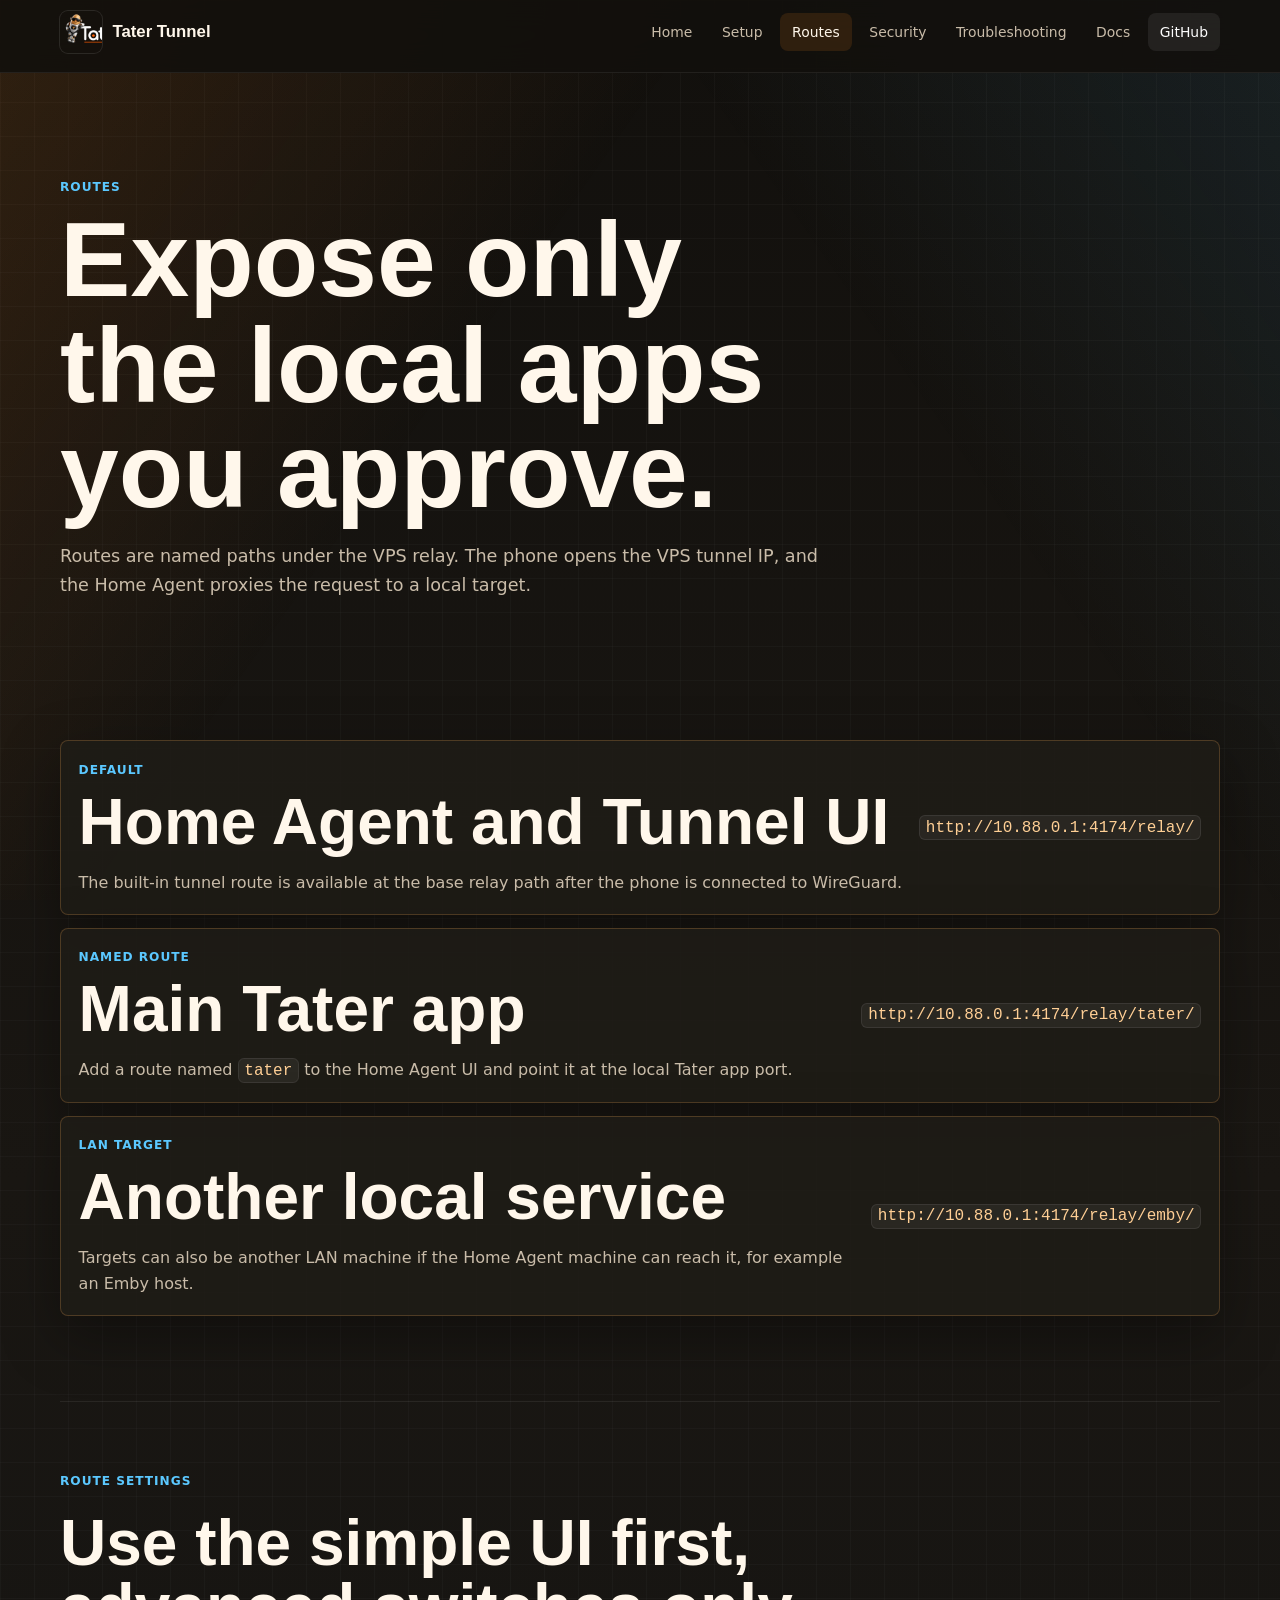
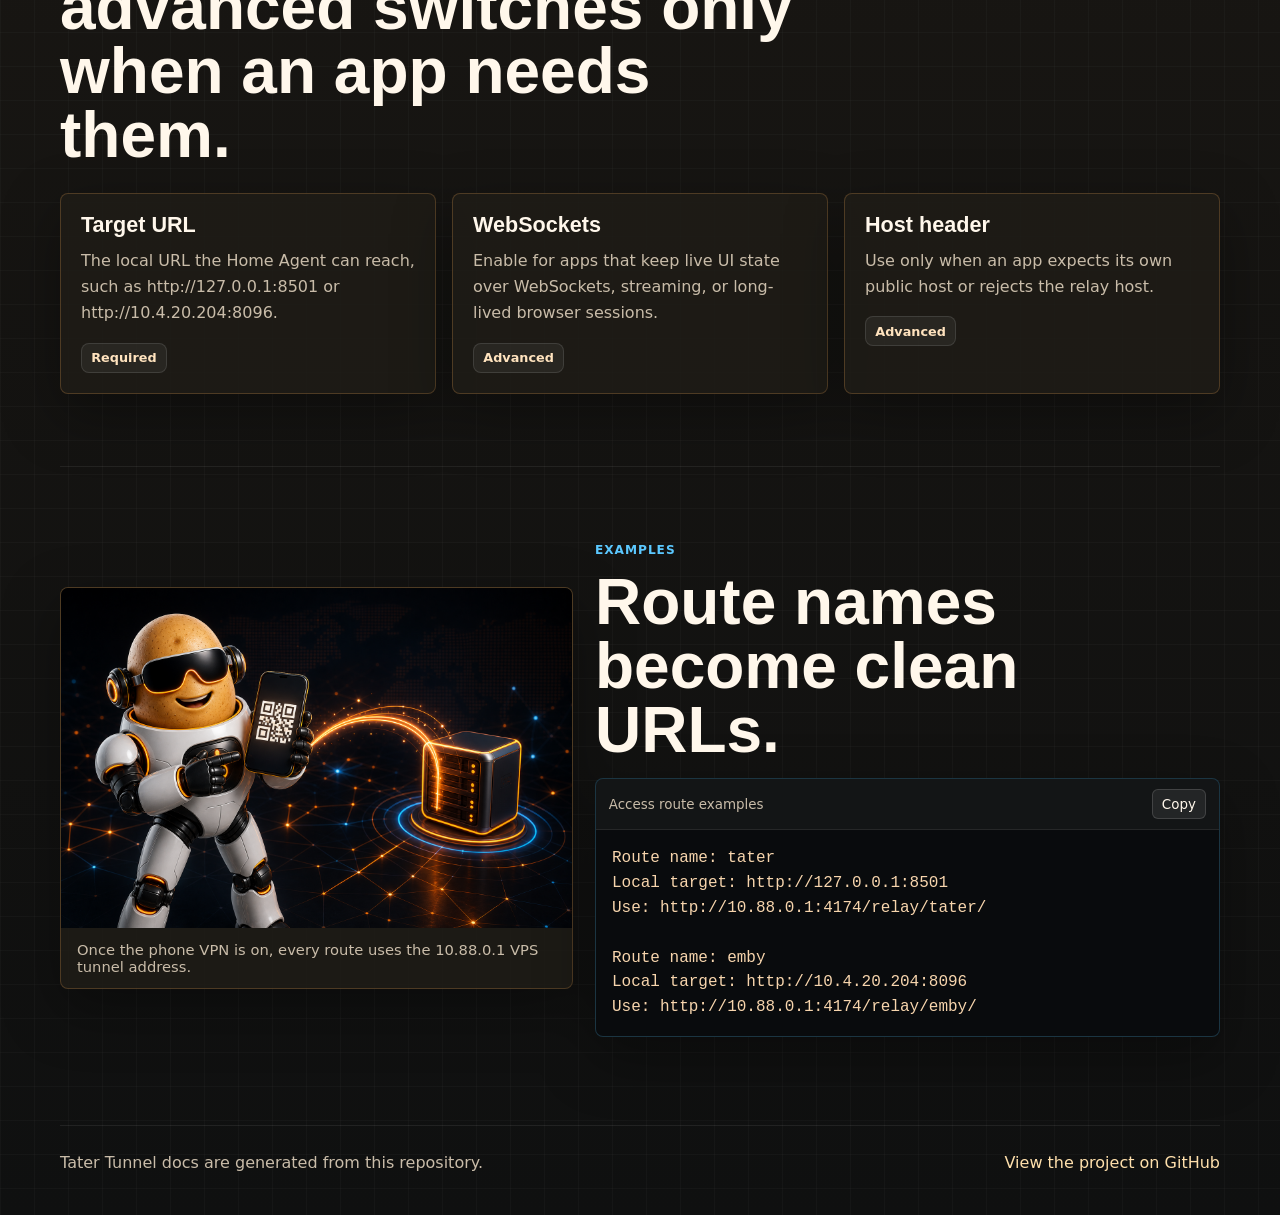
==== public_html/routes/index.html @ d54e87cc "Initial Tater Tunnel website" ====
<!DOCTYPE html>
        <html lang="en">
        <head>
          <meta charset="utf-8">
          <meta name="viewport" content="width=device-width, initial-scale=1">
          <meta name="description" content="Add and test approved Tater Tunnel relay routes from the Home Agent UI.">
          <title>Tater Tunnel | Routes</title>
          <link rel="stylesheet" href="../assets/site.css">
          <script src="../assets/site.js" defer></script>
        </head>
        <body data-page="routes">
          <header class="site-header">
            <a class="brand" href="../index.html" aria-label="Tater Tunnel home">
              <img src="../assets/images/tater-logo-primary.png" alt="Tater logo">
              <span>Tater Tunnel</span>
            </a>
            <button class="nav-toggle" type="button" aria-expanded="false" aria-controls="site-nav">Menu</button>
            <nav class="site-nav" id="site-nav">
              <a class="nav-link" href="../index.html">Home</a>
<a class="nav-link" href="../setup/index.html">Setup</a>
<a class="nav-link is-active" href="../routes/index.html">Routes</a>
<a class="nav-link" href="../security/index.html">Security</a>
<a class="nav-link" href="../troubleshooting/index.html">Troubleshooting</a>
<a class="nav-link" href="../wiki/index.html">Docs</a>
<a class="nav-link nav-link-github" href="https://github.com/TaterTotterson/Tater_Tunnel" target="_blank" rel="noreferrer">GitHub</a>
            </nav>
          </header>
          <main>

    <section class="sub-hero">
      <span class="eyebrow">Routes</span>
      <h1>Expose only the local apps you approve.</h1>
      <p>Routes are named paths under the VPS relay. The phone opens the VPS tunnel IP, and the Home Agent proxies the request to a local target.</p>
    </section>

    <section class="section">
      <div class="route-example">
        <div>
          <span class="eyebrow">Default</span>
          <h2>Home Agent and Tunnel UI</h2>
          <p>The built-in tunnel route is available at the base relay path after the phone is connected to WireGuard.</p>
        </div>
        <code>http://10.88.0.1:4174/relay/</code>
      </div>
      <div class="route-example">
        <div>
          <span class="eyebrow">Named route</span>
          <h2>Main Tater app</h2>
          <p>Add a route named <code>tater</code> to the Home Agent UI and point it at the local Tater app port.</p>
        </div>
        <code>http://10.88.0.1:4174/relay/tater/</code>
      </div>
      <div class="route-example">
        <div>
          <span class="eyebrow">LAN target</span>
          <h2>Another local service</h2>
          <p>Targets can also be another LAN machine if the Home Agent machine can reach it, for example an Emby host.</p>
        </div>
        <code>http://10.88.0.1:4174/relay/emby/</code>
      </div>
    </section>

    <section class="section">
      <div class="section-head">
        <span class="eyebrow">Route settings</span>
        <h2>Use the simple UI first, advanced switches only when an app needs them.</h2>
      </div>
      <div class="grid grid-3">
        <article class="info-card">
  <h3>Target URL</h3>
  <p>The local URL the Home Agent can reach, such as http://127.0.0.1:8501 or http://10.4.20.204:8096.</p>
  <div class="chip-row"><span class="chip">Required</span></div>
</article>

        <article class="info-card">
  <h3>WebSockets</h3>
  <p>Enable for apps that keep live UI state over WebSockets, streaming, or long-lived browser sessions.</p>
  <div class="chip-row"><span class="chip">Advanced</span></div>
</article>

        <article class="info-card">
  <h3>Host header</h3>
  <p>Use only when an app expects its own public host or rejects the relay host.</p>
  <div class="chip-row"><span class="chip">Advanced</span></div>
</article>

      </div>
    </section>

    <section class="section split-section split-section-reverse">
      <figure class="image-panel">
  <img src="../assets/images/tater-mobile-qr.png" alt="Tater mascot with mobile QR setup">
  <figcaption>Once the phone VPN is on, every route uses the 10.88.0.1 VPS tunnel address.</figcaption>
</figure>

      <div class="split-copy">
        <span class="eyebrow">Examples</span>
        <h2>Route names become clean URLs.</h2>
                <div class="command-box">
          <div class="command-head">
            <span>Access route examples</span>
            <button type="button" data-copy-code>Copy</button>
          </div>
          <pre><code>Route name: tater
Local target: http://127.0.0.1:8501
Use: http://10.88.0.1:4174/relay/tater/

Route name: emby
Local target: http://10.4.20.204:8096
Use: http://10.88.0.1:4174/relay/emby/</code></pre>
        </div>

      </div>
    </section>

          </main>
          <footer class="site-footer">
            <p>Tater Tunnel docs are generated from this repository.</p>
            <p><a href="https://github.com/TaterTotterson/Tater_Tunnel" target="_blank" rel="noreferrer">View the project on GitHub</a></p>
          </footer>
        </body>
        </html>
---- public_html/assets/site.css ----
:root {
  --bg: #12100d;
  --bg-2: #1a1713;
  --surface: rgba(31, 28, 23, 0.86);
  --surface-strong: rgba(38, 34, 28, 0.96);
  --border: rgba(255, 171, 88, 0.22);
  --text: #fff7eb;
  --muted: #c9bca9;
  --muted-2: #9d9487;
  --accent: #ff8a24;
  --accent-2: #5bc8ff;
  --cream: #ffe0ac;
  --shadow: 0 20px 58px rgba(0, 0, 0, 0.34);
  --content: min(1160px, calc(100vw - 32px));
  --font-body: "Avenir Next", "Segoe UI", system-ui, sans-serif;
  --font-head: "Avenir Next Condensed", "Franklin Gothic Medium", "Segoe UI", sans-serif;
}

* {
  box-sizing: border-box;
}

html {
  scroll-behavior: smooth;
}

body {
  margin: 0;
  min-height: 100vh;
  color: var(--text);
  font-family: var(--font-body);
  background:
    linear-gradient(rgba(255, 255, 255, 0.025) 1px, transparent 1px),
    linear-gradient(90deg, rgba(255, 255, 255, 0.025) 1px, transparent 1px),
    linear-gradient(180deg, #12100d 0%, #1a1713 42%, #0f1010 100%);
  background-size: 34px 34px, 34px 34px, auto;
}

body::before {
  content: "";
  position: fixed;
  inset: 0;
  pointer-events: none;
  background:
    linear-gradient(125deg, rgba(255, 138, 36, 0.13), transparent 38%),
    linear-gradient(235deg, rgba(91, 200, 255, 0.09), transparent 34%);
}

a {
  color: inherit;
  text-decoration: none;
}

img {
  display: block;
  max-width: 100%;
}

code,
pre {
  font-family: "SFMono-Regular", "Menlo", "Consolas", monospace;
}

code:not(pre code) {
  padding: 0.16rem 0.36rem;
  border: 1px solid rgba(255, 255, 255, 0.08);
  border-radius: 6px;
  color: #ffcf95;
  background: rgba(255, 255, 255, 0.055);
}

.site-header {
  position: sticky;
  top: 0;
  z-index: 20;
  display: flex;
  align-items: center;
  gap: 1rem;
  width: var(--content);
  margin: 0 auto;
  padding: 0.7rem 0;
}

.site-header::before {
  content: "";
  position: fixed;
  top: 0;
  left: 0;
  right: 0;
  height: 72px;
  z-index: -1;
  background: rgba(18, 16, 13, 0.9);
  border-bottom: 1px solid rgba(255, 255, 255, 0.07);
  backdrop-filter: blur(16px);
}

.brand {
  display: inline-flex;
  align-items: center;
  gap: 0.65rem;
  min-width: max-content;
  font-weight: 800;
}

.brand img {
  width: 42px;
  height: 42px;
  border-radius: 8px;
  object-fit: cover;
  object-position: left center;
  box-shadow: 0 0 0 1px rgba(255, 255, 255, 0.1);
}

.brand span {
  font-family: var(--font-head);
  font-size: 1.05rem;
  letter-spacing: 0;
}

.site-nav {
  display: flex;
  justify-content: flex-end;
  align-items: center;
  flex: 1 1 auto;
  gap: 0.35rem;
}

.nav-link {
  display: inline-flex;
  align-items: center;
  justify-content: center;
  min-height: 38px;
  padding: 0.55rem 0.75rem;
  border-radius: 8px;
  color: var(--muted);
  font-size: 0.87rem;
}

.nav-link:hover,
.nav-link.is-active {
  color: var(--text);
  background: rgba(255, 138, 36, 0.13);
}

.nav-link-github {
  color: #fdfdfd;
  background: rgba(255, 255, 255, 0.075);
}

.nav-toggle {
  display: none;
  min-height: 38px;
  padding: 0.5rem 0.8rem;
  border: 1px solid rgba(255, 255, 255, 0.12);
  border-radius: 8px;
  color: var(--text);
  background: rgba(255, 255, 255, 0.06);
  font: inherit;
}

main {
  position: relative;
  z-index: 1;
}

.hero {
  position: relative;
  isolation: isolate;
  display: grid;
  align-items: end;
  min-height: min(740px, 74vh);
  margin-top: -66px;
  padding: 9rem max(16px, calc((100vw - 1160px) / 2)) 3.5rem;
  overflow: hidden;
  background: #12100d;
}

.hero::before {
  content: "";
  position: absolute;
  inset: 0;
  z-index: -1;
  background:
    linear-gradient(90deg, rgba(12, 11, 9, 0.96) 0%, rgba(12, 11, 9, 0.78) 36%, rgba(12, 11, 9, 0.3) 72%),
    linear-gradient(0deg, rgba(18, 16, 13, 1) 0%, rgba(18, 16, 13, 0.18) 28%);
}

.hero-bg {
  position: absolute;
  inset: 0;
  z-index: -2;
  width: 100%;
  height: 100%;
  object-fit: cover;
  object-position: center;
}

.hero-copy {
  width: min(650px, 100%);
}

.eyebrow {
  display: inline-flex;
  margin-bottom: 0.8rem;
  color: var(--accent-2);
  font-size: 0.76rem;
  font-weight: 800;
  letter-spacing: 0.08em;
  text-transform: uppercase;
}

h1,
h2,
h3 {
  margin: 0;
  font-family: var(--font-head);
  letter-spacing: 0;
  line-height: 1;
}

h1 {
  max-width: 12ch;
  font-size: clamp(4rem, 13vw, 8.5rem);
}

h2 {
  font-size: clamp(2rem, 5vw, 4rem);
}

h3 {
  font-size: 1.35rem;
}

p {
  color: var(--muted);
  line-height: 1.65;
}

.hero-copy p {
  max-width: 660px;
  margin: 1rem 0 0;
  color: #f5dfc5;
  font-size: clamp(1.08rem, 2vw, 1.28rem);
}

.hero-actions,
.action-row {
  display: flex;
  flex-wrap: wrap;
  gap: 0.7rem;
  margin-top: 1.45rem;
}

.button {
  display: inline-flex;
  align-items: center;
  justify-content: center;
  min-height: 44px;
  padding: 0.72rem 1rem;
  border-radius: 8px;
  color: #1b130a;
  font-weight: 800;
  background: linear-gradient(180deg, #ffb65c, #ff8422);
  box-shadow: 0 14px 30px rgba(255, 133, 34, 0.24);
}

.button-secondary {
  color: var(--text);
  background: rgba(255, 255, 255, 0.08);
  box-shadow: inset 0 0 0 1px rgba(255, 255, 255, 0.12);
}

.hero-facts {
  display: flex;
  flex-wrap: wrap;
  gap: 0.65rem;
  margin-top: 1.4rem;
}

.hero-facts span,
.chip {
  display: inline-flex;
  align-items: center;
  min-height: 30px;
  padding: 0.38rem 0.58rem;
  border: 1px solid rgba(255, 255, 255, 0.11);
  border-radius: 8px;
  color: #ffe3be;
  background: rgba(255, 255, 255, 0.055);
  font-size: 0.8rem;
  font-weight: 700;
}

.section,
.sub-hero {
  width: var(--content);
  margin: 0 auto;
}

.section {
  padding: 4.5rem 0;
}

.section + .section {
  border-top: 1px solid rgba(255, 255, 255, 0.07);
}

.section-head {
  display: grid;
  gap: 0.65rem;
  max-width: 760px;
  margin-bottom: 1.6rem;
}

.section-head p {
  margin: 0;
  font-size: 1.03rem;
}

.sub-hero {
  padding: 7rem 0 3.2rem;
}

.sub-hero h1 {
  max-width: 780px;
  font-size: clamp(3rem, 10vw, 6.6rem);
}

.sub-hero p {
  max-width: 760px;
  font-size: 1.1rem;
}

.grid {
  display: grid;
  gap: 1rem;
}

.grid-2 {
  grid-template-columns: repeat(2, minmax(0, 1fr));
}

.grid-3 {
  grid-template-columns: repeat(3, minmax(0, 1fr));
}

.info-card,
.step-block,
.route-example,
.image-panel,
.callout {
  border: 1px solid var(--border);
  border-radius: 8px;
  background: var(--surface);
  box-shadow: var(--shadow);
}

.info-card {
  padding: 1.25rem;
}

.info-card p {
  margin: 0.75rem 0 0;
}

.chip-row {
  display: flex;
  flex-wrap: wrap;
  gap: 0.45rem;
  margin-top: 1rem;
}

.flow-section {
  padding-top: 1rem;
}

.flow-strip {
  display: grid;
  grid-template-columns: 1fr auto 1fr auto 1fr auto 1fr;
  align-items: stretch;
  gap: 0.7rem;
}

.flow-strip div {
  min-width: 0;
  padding: 1rem;
  border: 1px solid rgba(91, 200, 255, 0.2);
  border-radius: 8px;
  background: rgba(12, 23, 29, 0.72);
}

.flow-strip b {
  align-self: center;
  color: var(--accent);
}

.flow-strip strong,
.flow-strip span {
  display: block;
}

.flow-strip span {
  margin-top: 0.25rem;
  color: var(--muted);
  font-size: 0.9rem;
}

.split-section {
  display: grid;
  grid-template-columns: minmax(0, 1fr) minmax(300px, 0.82fr);
  align-items: center;
  gap: 1.4rem;
}

.split-section-reverse {
  grid-template-columns: minmax(300px, 0.82fr) minmax(0, 1fr);
}

.split-copy {
  min-width: 0;
}

.image-panel {
  overflow: hidden;
  margin: 0;
}

.image-panel img {
  width: 100%;
  aspect-ratio: 3 / 2;
  object-fit: cover;
}

.image-panel figcaption {
  padding: 0.8rem 1rem;
  color: var(--muted);
  font-size: 0.92rem;
}

.command-box {
  margin-top: 1rem;
  overflow: hidden;
  border: 1px solid rgba(91, 200, 255, 0.22);
  border-radius: 8px;
  background: #090b0d;
  box-shadow: var(--shadow);
}

.command-head {
  display: flex;
  align-items: center;
  justify-content: space-between;
  gap: 0.75rem;
  padding: 0.65rem 0.8rem;
  border-bottom: 1px solid rgba(255, 255, 255, 0.08);
  color: var(--muted);
  background: rgba(255, 255, 255, 0.04);
  font-size: 0.84rem;
}

.command-head button {
  min-height: 30px;
  padding: 0.35rem 0.58rem;
  border: 1px solid rgba(255, 255, 255, 0.14);
  border-radius: 6px;
  color: var(--text);
  background: rgba(255, 255, 255, 0.07);
  font: inherit;
  cursor: pointer;
}

pre {
  margin: 0;
  padding: 1rem;
  overflow-x: auto;
  color: #f7d5ad;
  line-height: 1.55;
}

.callout {
  margin-top: 1rem;
  padding: 1rem;
}

.callout strong,
.callout code {
  display: block;
}

.callout code {
  width: fit-content;
  margin-top: 0.55rem;
}

.step-list {
  display: grid;
  gap: 1rem;
}

.step-block {
  padding: 1.25rem;
}

.step-block > span {
  display: inline-flex;
  margin-bottom: 0.6rem;
  color: var(--accent-2);
  font-size: 0.8rem;
  font-weight: 800;
  text-transform: uppercase;
  letter-spacing: 0.08em;
}

.check-grid,
.port-table {
  display: grid;
  gap: 0.75rem;
  margin-top: 1rem;
}

.check-grid {
  grid-template-columns: repeat(3, minmax(0, 1fr));
}

.check-grid div,
.port-table div {
  padding: 0.85rem;
  border: 1px solid rgba(255, 255, 255, 0.08);
  border-radius: 8px;
  background: rgba(255, 255, 255, 0.045);
}

.check-grid strong,
.port-table strong,
.port-table span {
  display: block;
}

.check-grid code {
  display: block;
  width: fit-content;
  margin-top: 0.45rem;
}

.port-table {
  grid-template-columns: repeat(4, minmax(0, 1fr));
}

.port-table span {
  margin-top: 0.35rem;
  color: var(--muted);
  line-height: 1.45;
}

.route-example {
  display: grid;
  grid-template-columns: minmax(0, 1fr) minmax(280px, auto);
  gap: 1rem;
  align-items: center;
  margin-bottom: 0.8rem;
  padding: 1.1rem;
}

.route-example p {
  margin-bottom: 0;
}

.check-list,
.number-list {
  margin: 0;
  padding-left: 1.3rem;
  color: var(--muted);
  line-height: 1.75;
}

.doc-content {
  max-width: 880px;
}

.doc-content h1 {
  font-size: clamp(2.6rem, 7vw, 5rem);
}

.doc-content h2 {
  margin-top: 2.2rem;
  font-size: clamp(1.8rem, 4vw, 3rem);
}

.doc-content h3 {
  margin-top: 1.6rem;
}

.doc-content a {
  color: #89d9ff;
  text-decoration: underline;
  text-decoration-thickness: 1px;
  text-underline-offset: 0.18em;
}

.site-footer {
  position: relative;
  z-index: 1;
  display: flex;
  justify-content: space-between;
  gap: 1rem;
  width: var(--content);
  margin: 1rem auto 0;
  padding: 1.5rem 0 2.5rem;
  border-top: 1px solid rgba(255, 255, 255, 0.08);
  color: var(--muted-2);
}

.site-footer p {
  margin: 0;
}

.site-footer a {
  color: var(--cream);
}

@media (max-width: 900px) {
  .site-header {
    justify-content: space-between;
  }

  .nav-toggle {
    display: inline-flex;
  }

  .site-nav {
    position: absolute;
    top: 60px;
    left: 0;
    right: 0;
    display: grid;
    grid-template-columns: repeat(2, minmax(0, 1fr));
    padding: 0.65rem;
    border: 1px solid rgba(255, 255, 255, 0.1);
    border-radius: 8px;
    background: rgba(18, 16, 13, 0.96);
    box-shadow: var(--shadow);
    opacity: 0;
    pointer-events: none;
    transform: translateY(-8px);
    transition: opacity 160ms ease, transform 160ms ease;
  }

  .site-nav.is-open {
    opacity: 1;
    pointer-events: auto;
    transform: translateY(0);
  }

  .hero {
    min-height: 690px;
    padding-top: 8rem;
  }

  .hero::before {
    background: linear-gradient(180deg, rgba(12, 11, 9, 0.4) 0%, rgba(12, 11, 9, 0.92) 52%, rgba(18, 16, 13, 1) 100%);
  }

  .hero-bg {
    height: 58%;
    object-fit: cover;
    object-position: 58% top;
  }

  h1 {
    font-size: clamp(3.4rem, 16vw, 6rem);
  }

  .grid-2,
  .grid-3,
  .split-section,
  .split-section-reverse,
  .flow-strip,
  .check-grid,
  .port-table,
  .route-example {
    grid-template-columns: 1fr;
  }

  .flow-strip b {
    display: none;
  }
}

@media (max-width: 560px) {
  :root {
    --content: min(100vw - 22px, 1160px);
  }

  .brand span {
    font-size: 0.95rem;
  }

  .site-header::before {
    height: 66px;
  }

  .hero {
    min-height: 655px;
    padding-bottom: 2.4rem;
  }

  .hero-copy p,
  .sub-hero p {
    font-size: 1rem;
  }

  .section {
    padding: 3.25rem 0;
  }

  .sub-hero {
    padding-top: 5.8rem;
  }

  .site-footer {
    display: grid;
  }
}
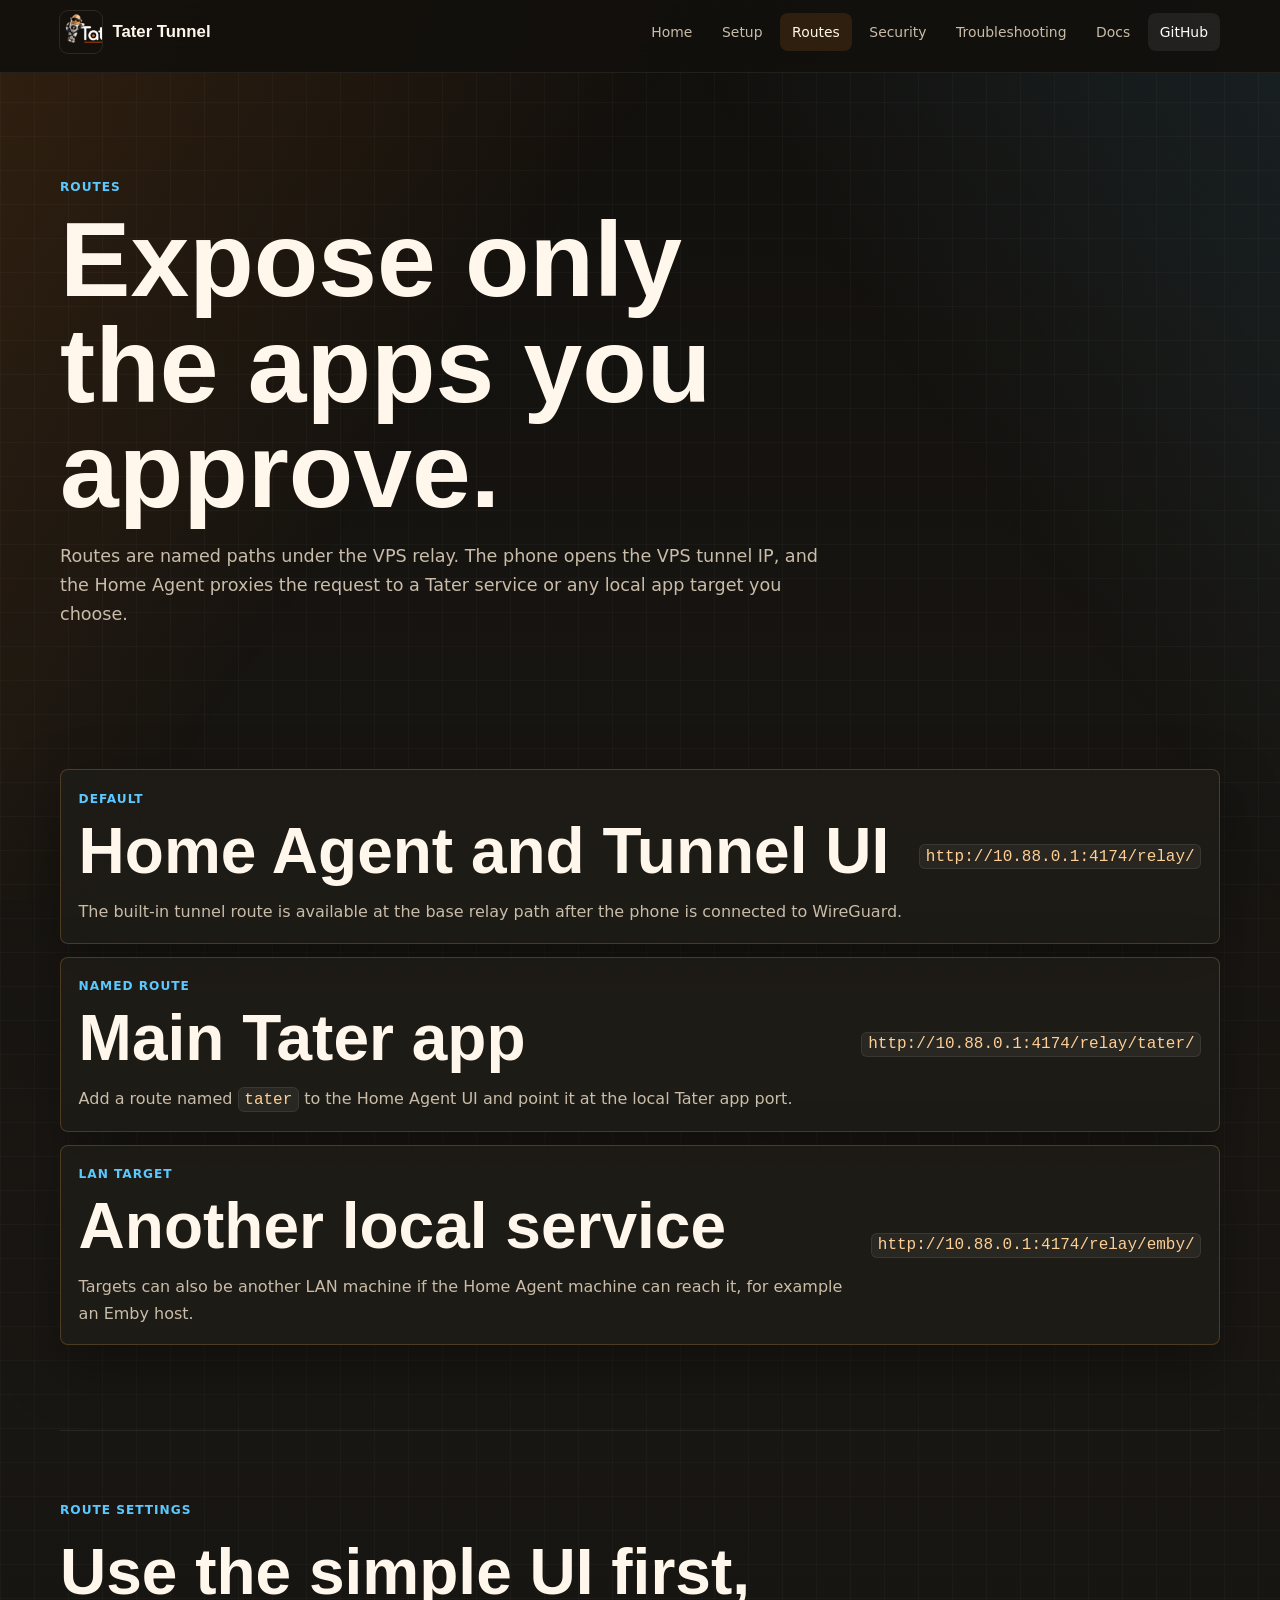
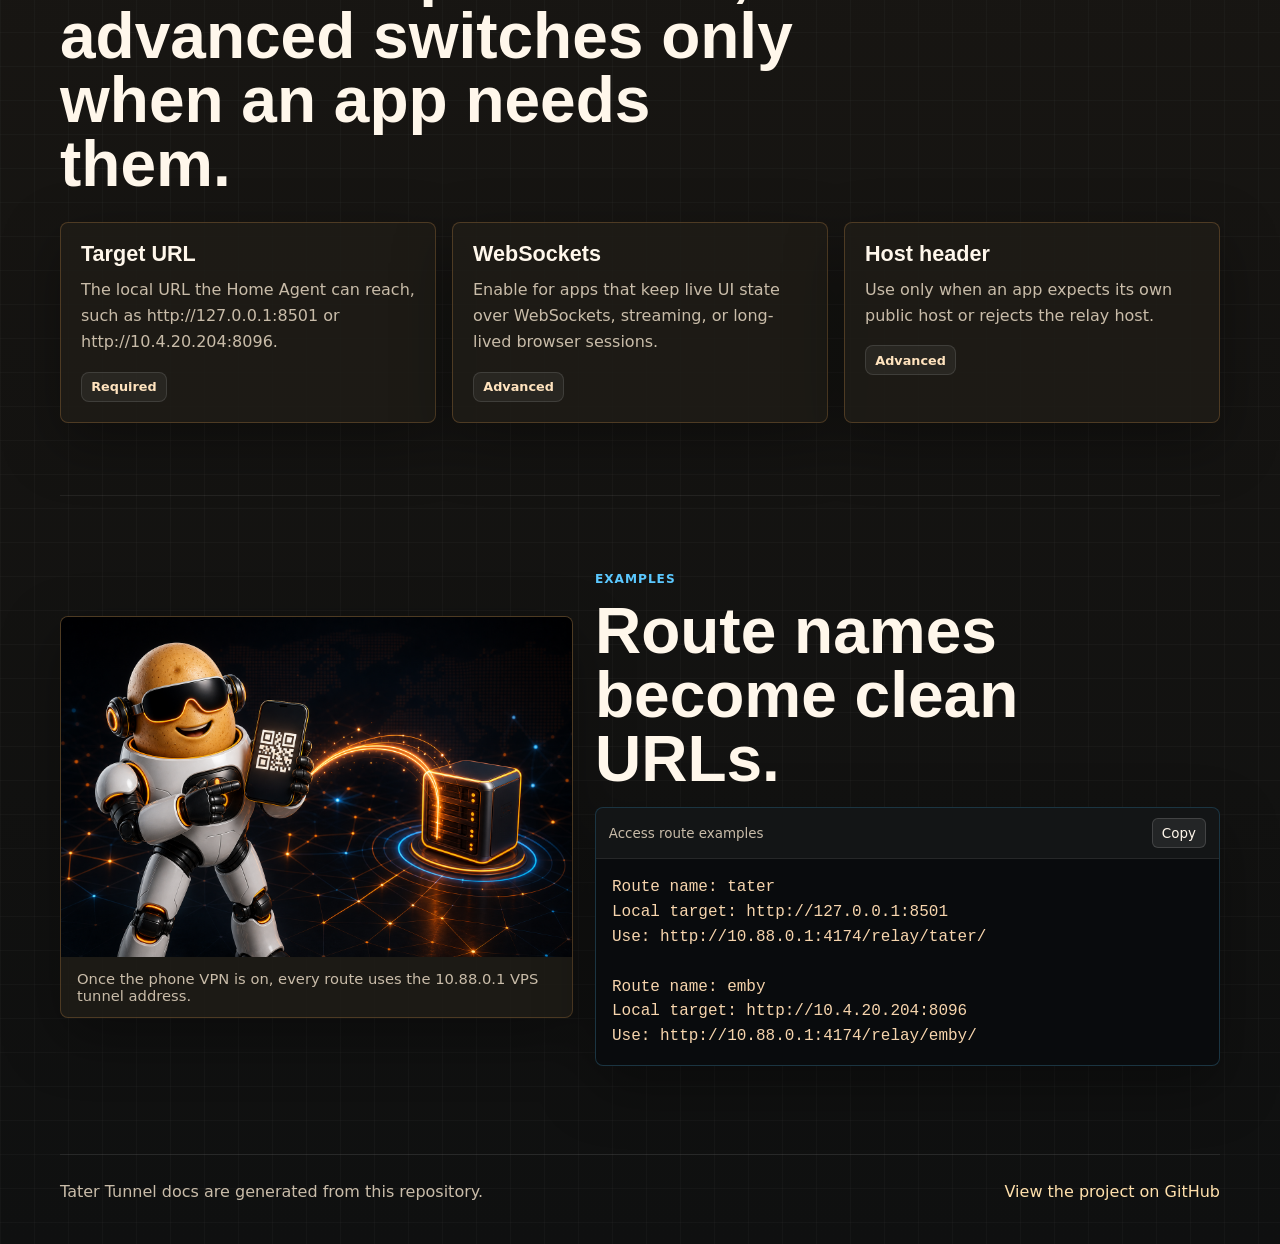
==== commit 5e1aa75b: "Broaden website app route wording" ====
--- a/public_html/routes/index.html
+++ b/public_html/routes/index.html
@@ -3,7 +3,7 @@
         <head>
           <meta charset="utf-8">
           <meta name="viewport" content="width=device-width, initial-scale=1">
-          <meta name="description" content="Add and test approved Tater Tunnel relay routes from the Home Agent UI.">
+          <meta name="description" content="Add and test approved Tater Tunnel routes for Tater services or other local apps from the Home Agent UI.">
           <title>Tater Tunnel | Routes</title>
           <link rel="stylesheet" href="../assets/site.css">
           <script src="../assets/site.js" defer></script>
@@ -29,8 +29,8 @@
 
     <section class="sub-hero">
       <span class="eyebrow">Routes</span>
-      <h1>Expose only the local apps you approve.</h1>
-      <p>Routes are named paths under the VPS relay. The phone opens the VPS tunnel IP, and the Home Agent proxies the request to a local target.</p>
+      <h1>Expose only the apps you approve.</h1>
+      <p>Routes are named paths under the VPS relay. The phone opens the VPS tunnel IP, and the Home Agent proxies the request to a Tater service or any local app target you choose.</p>
     </section>
 
     <section class="section">
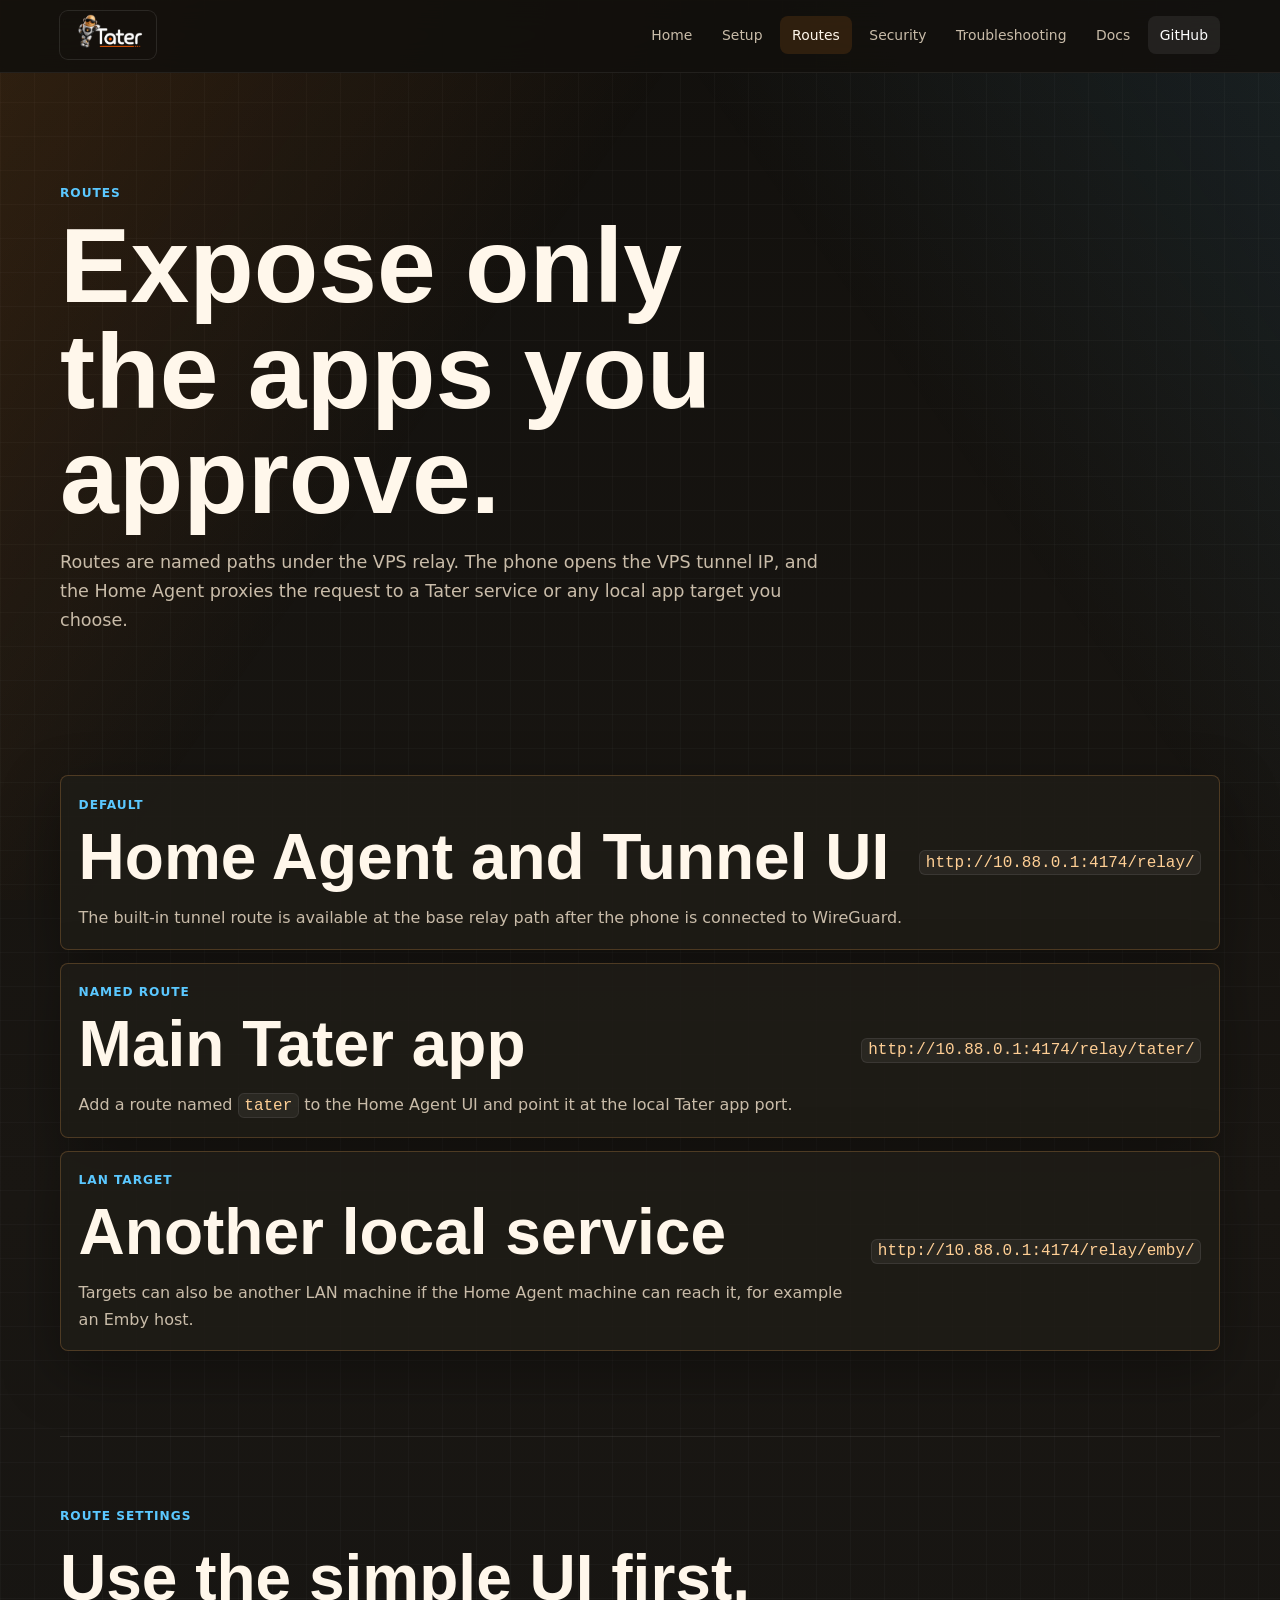
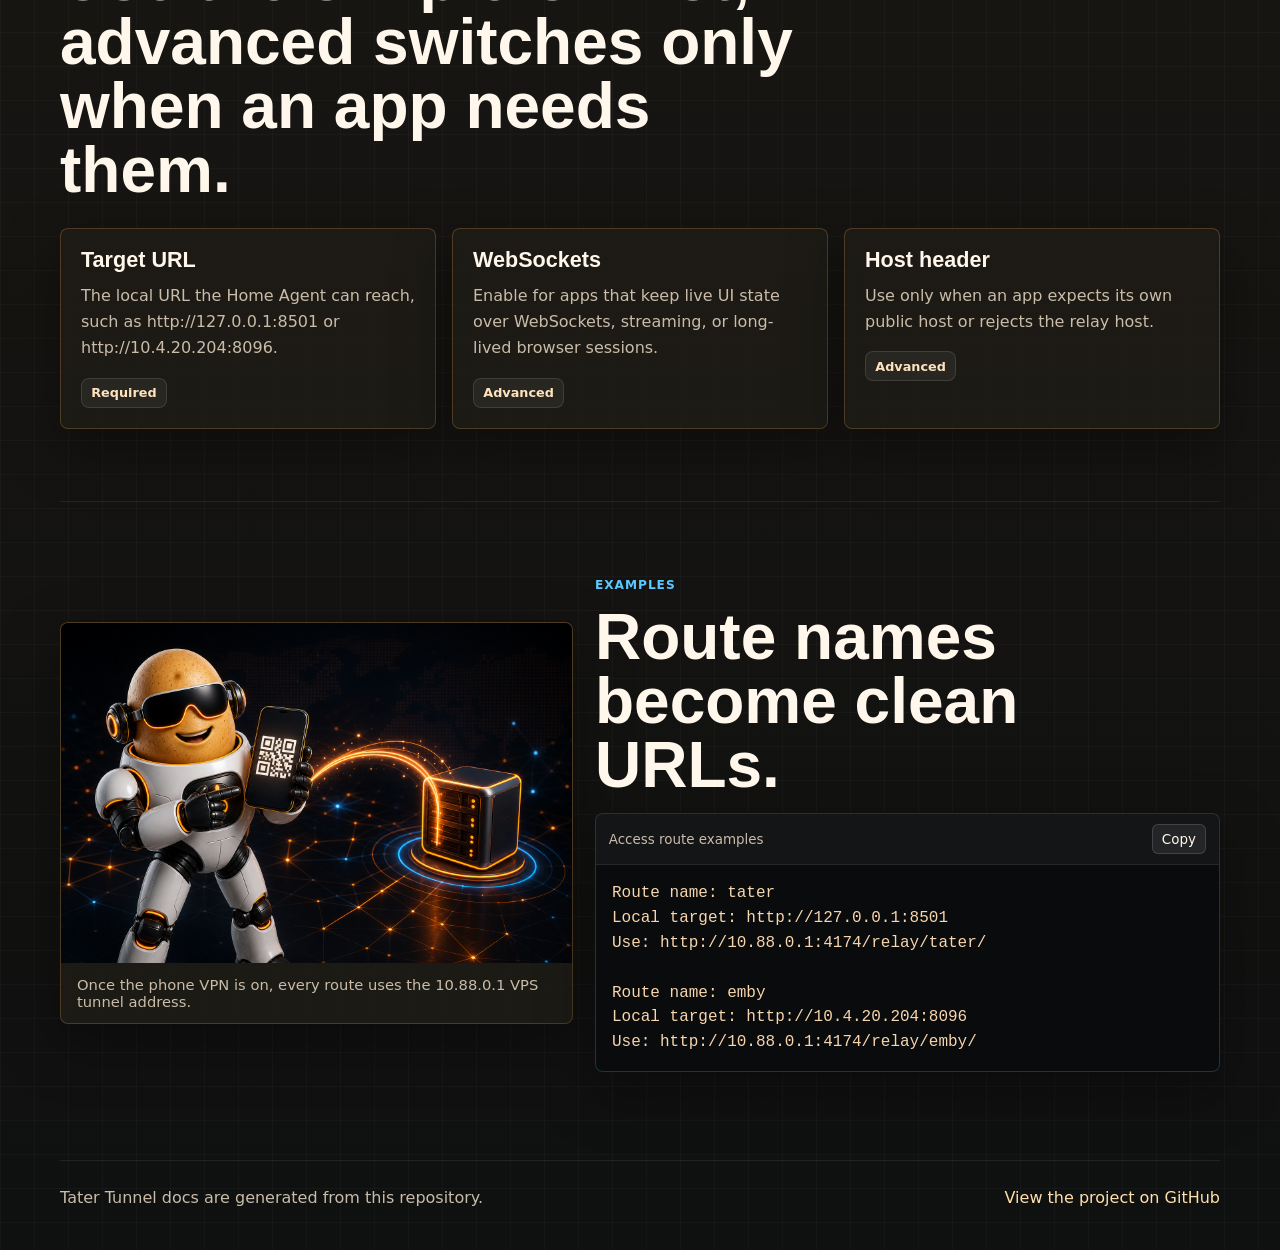
==== commit 257cf43d: "Fix website header and command layout" ====
--- a/public_html/routes/index.html
+++ b/public_html/routes/index.html
@@ -12,7 +12,6 @@
           <header class="site-header">
             <a class="brand" href="../index.html" aria-label="Tater Tunnel home">
               <img src="../assets/images/tater-logo-primary.png" alt="Tater logo">
-              <span>Tater Tunnel</span>
             </a>
             <button class="nav-toggle" type="button" aria-expanded="false" aria-controls="site-nav">Menu</button>
             <nav class="site-nav" id="site-nav">
--- a/public_html/assets/site.css
+++ b/public_html/assets/site.css
@@ -62,11 +62,14 @@
 }
 
 code:not(pre code) {
+  max-width: 100%;
   padding: 0.16rem 0.36rem;
   border: 1px solid rgba(255, 255, 255, 0.08);
   border-radius: 6px;
   color: #ffcf95;
   background: rgba(255, 255, 255, 0.055);
+  overflow-wrap: anywhere;
+  word-break: break-word;
 }
 
 .site-header {
@@ -97,24 +100,17 @@
 .brand {
   display: inline-flex;
   align-items: center;
-  gap: 0.65rem;
-  min-width: max-content;
+  flex: 0 0 auto;
   font-weight: 800;
 }
 
 .brand img {
-  width: 42px;
-  height: 42px;
-  border-radius: 8px;
-  object-fit: cover;
-  object-position: left center;
+  width: 96px;
+  height: 48px;
+  border-radius: 8px;
+  object-fit: contain;
+  object-position: center;
   box-shadow: 0 0 0 1px rgba(255, 255, 255, 0.1);
-}
-
-.brand span {
-  font-family: var(--font-head);
-  font-size: 1.05rem;
-  letter-spacing: 0;
 }
 
 .site-nav {
@@ -334,6 +330,7 @@
 .grid {
   display: grid;
   gap: 1rem;
+  min-width: 0;
 }
 
 .grid-2 {
@@ -356,6 +353,7 @@
 }
 
 .info-card {
+  min-width: 0;
   padding: 1.25rem;
 }
 
@@ -438,6 +436,8 @@
 }
 
 .command-box {
+  min-width: 0;
+  max-width: 100%;
   margin-top: 1rem;
   overflow: hidden;
   border: 1px solid rgba(91, 200, 255, 0.22);
@@ -470,14 +470,25 @@
 }
 
 pre {
+  max-width: 100%;
   margin: 0;
   padding: 1rem;
-  overflow-x: auto;
+  overflow-x: hidden;
   color: #f7d5ad;
   line-height: 1.55;
+  white-space: pre-wrap;
+  overflow-wrap: anywhere;
+  word-break: break-word;
+}
+
+pre code {
+  white-space: inherit;
+  overflow-wrap: inherit;
+  word-break: inherit;
 }
 
 .callout {
+  min-width: 0;
   margin-top: 1rem;
   padding: 1rem;
 }
@@ -488,7 +499,7 @@
 }
 
 .callout code {
-  width: fit-content;
+  width: auto;
   margin-top: 0.55rem;
 }
 
@@ -498,6 +509,7 @@
 }
 
 .step-block {
+  min-width: 0;
   padding: 1.25rem;
 }
 
@@ -538,7 +550,7 @@
 
 .check-grid code {
   display: block;
-  width: fit-content;
+  width: auto;
   margin-top: 0.45rem;
 }
 
@@ -574,6 +586,7 @@
 }
 
 .doc-content {
+  min-width: 0;
   max-width: 880px;
 }
 
@@ -691,10 +704,6 @@
     --content: min(100vw - 22px, 1160px);
   }
 
-  .brand span {
-    font-size: 0.95rem;
-  }
-
   .site-header::before {
     height: 66px;
   }
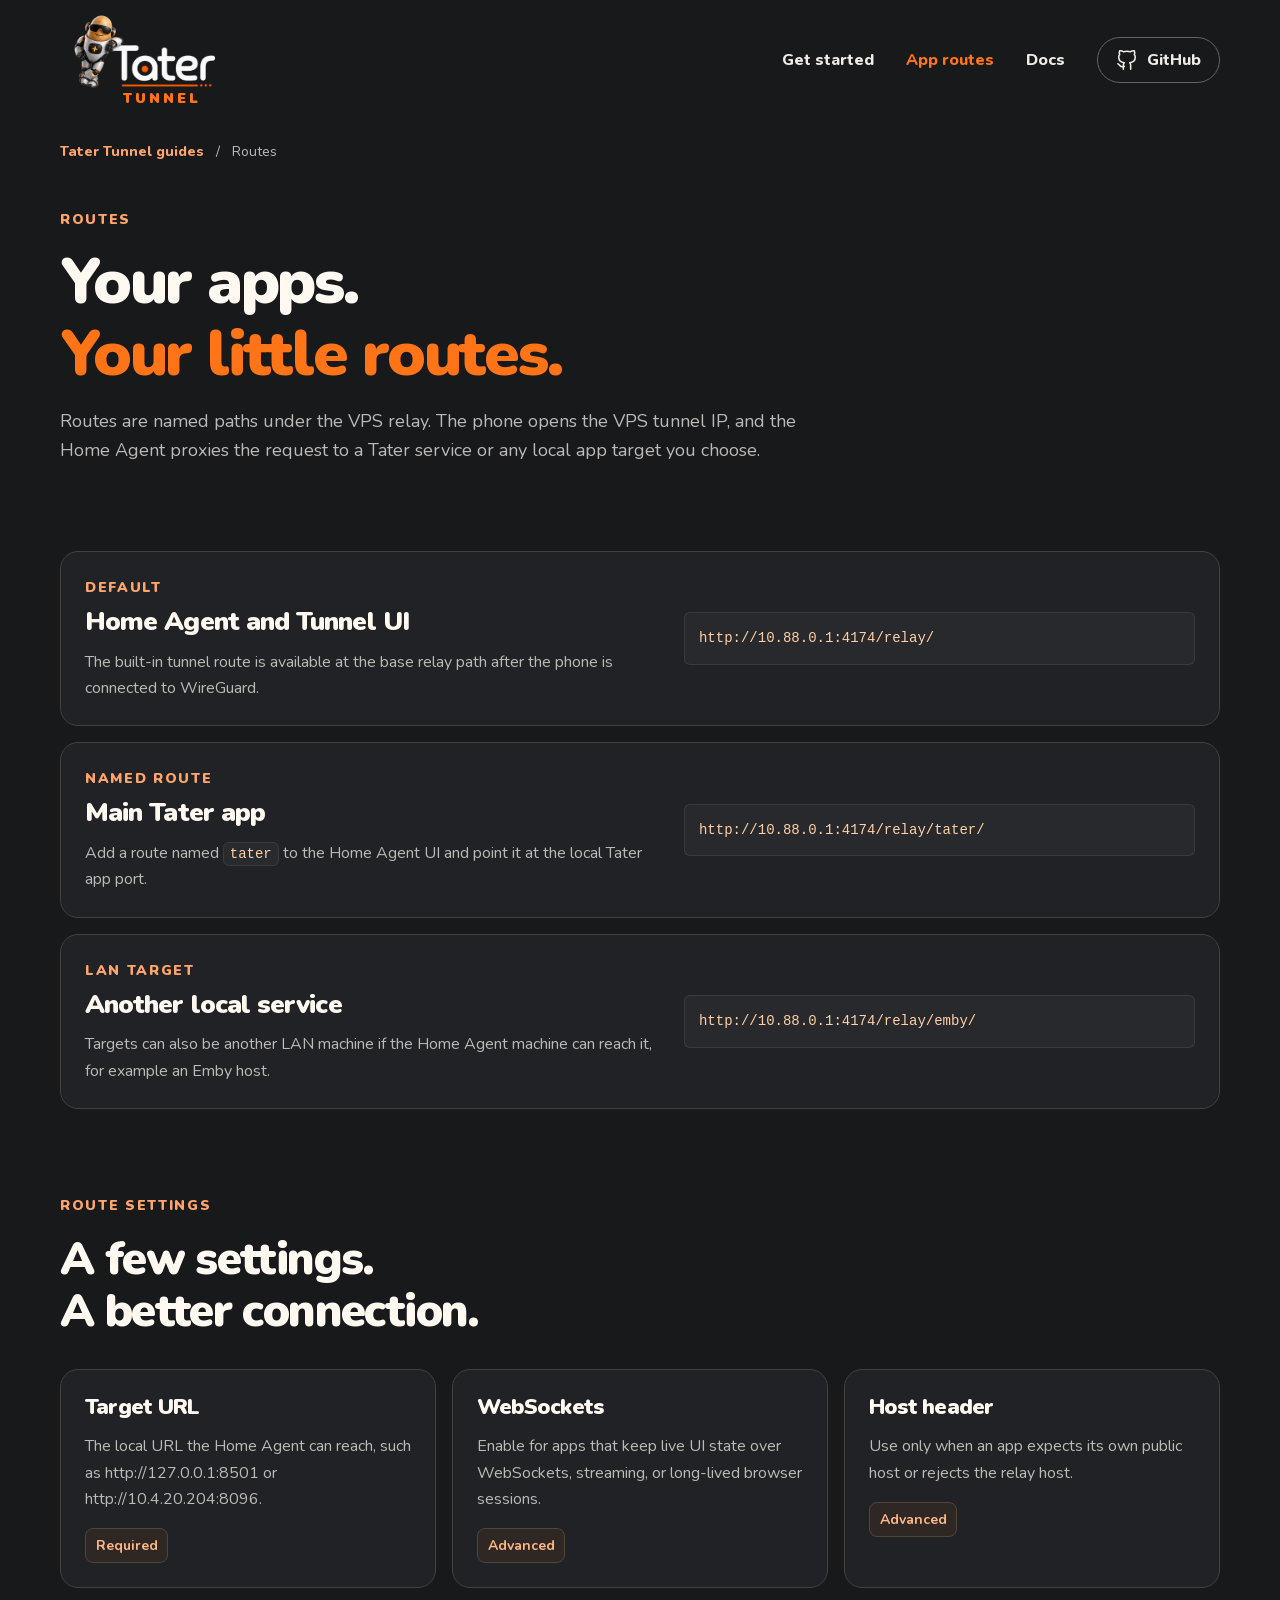
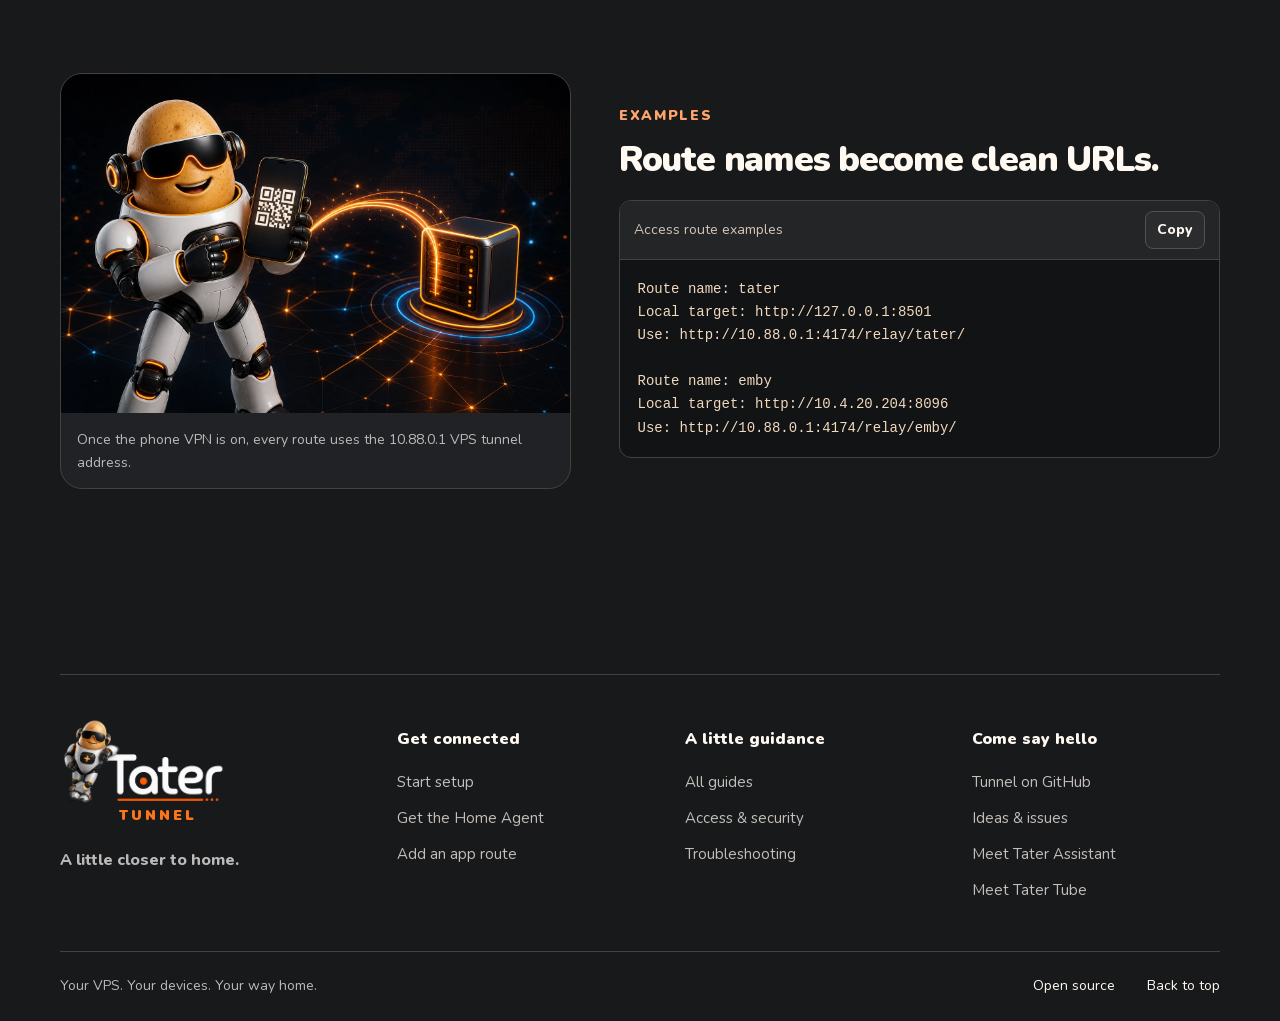
==== commit 0a52db1a: "Refresh Tater Tunnel website with shared Tater design" ====
--- a/public_html/routes/index.html
+++ b/public_html/routes/index.html
@@ -4,31 +4,31 @@
           <meta charset="utf-8">
           <meta name="viewport" content="width=device-width, initial-scale=1">
           <meta name="description" content="Add and test approved Tater Tunnel routes for Tater services or other local apps from the Home Agent UI.">
+          <meta name="theme-color" content="#17191b">
+          <meta property="og:type" content="website">
+          <meta property="og:title" content="Tater Tunnel | Routes">
+          <meta property="og:description" content="Add and test approved Tater Tunnel routes for Tater services or other local apps from the Home Agent UI.">
+          <meta property="og:image" content="https://tatertunnel.com/assets/images/tater-tunnel-hero.png">
+          <meta name="twitter:card" content="summary_large_image">
           <title>Tater Tunnel | Routes</title>
-          <link rel="stylesheet" href="../assets/site.css">
-          <script src="../assets/site.js" defer></script>
+          <link rel="preload" href="../assets/fonts/nunito-latin-variable.woff2" as="font" type="font/woff2" crossorigin>
+          <link rel="stylesheet" href="../assets/site.css?v=718664e1f19f">
+          <script src="../assets/site.js?v=4c81356b1924" defer></script>
         </head>
         <body data-page="routes">
+          <a class="skip-link" href="#main-content">Skip to content</a>
           <header class="site-header">
-            <a class="brand" href="../index.html" aria-label="Tater Tunnel home">
-              <img src="../assets/images/tater-logo-primary.png" alt="Tater logo">
-            </a>
-            <button class="nav-toggle" type="button" aria-expanded="false" aria-controls="site-nav">Menu</button>
-            <nav class="site-nav" id="site-nav">
-              <a class="nav-link" href="../index.html">Home</a>
-<a class="nav-link" href="../setup/index.html">Setup</a>
-<a class="nav-link is-active" href="../routes/index.html">Routes</a>
-<a class="nav-link" href="../security/index.html">Security</a>
-<a class="nav-link" href="../troubleshooting/index.html">Troubleshooting</a>
+            <a class="brand" href="../index.html" aria-label="Tater Tunnel home"><img src="../assets/images/tater-logo-primary.png" alt="Tater" width="1535" height="1024"><span>Tunnel</span></a>
+            <button class="nav-toggle" type="button" aria-expanded="false" aria-controls="site-nav">Menu <span aria-hidden="true">☰</span></button>
+            <nav class="site-nav" id="site-nav" aria-label="Main navigation"><a class="nav-link" href="../setup/index.html">Get started</a>
+<a class="nav-link" href="../routes/index.html" aria-current="page">App routes</a>
 <a class="nav-link" href="../wiki/index.html">Docs</a>
-<a class="nav-link nav-link-github" href="https://github.com/TaterTotterson/Tater_Tunnel" target="_blank" rel="noreferrer">GitHub</a>
-            </nav>
+<a class="nav-link nav-link-github" href="https://github.com/TaterTotterson/Tater_Tunnel"><svg class="ui-icon" viewBox="0 0 24 24" fill="none" stroke="currentColor" stroke-width="1.7" stroke-linecap="round" stroke-linejoin="round" aria-hidden="true"><path d="M9 19c-5 2-5-3-7-3m14 6v-4a4 4 0 0 0-1-3c4-.5 6-2 6-6a5 5 0 0 0-1-3 5 5 0 0 0 0-4s-2-.5-4 1a14 14 0 0 0-8 0C6 1.5 4 2 4 2a5 5 0 0 0 0 4 5 5 0 0 0-1 3c0 4 2 5.5 6 6a4 4 0 0 0-1 3v4"/></svg>GitHub</a></nav>
           </header>
-          <main>
-
+          <main id="main-content" tabindex="-1"><div class="docs-breadcrumb"><a href="../wiki/index.html">Tater Tunnel guides</a><span aria-hidden="true">/</span><span>Routes</span></div>
     <section class="sub-hero">
       <span class="eyebrow">Routes</span>
-      <h1>Expose only the apps you approve.</h1>
+      <h1>Your apps.<br><span>Your little routes.</span></h1>
       <p>Routes are named paths under the VPS relay. The phone opens the VPS tunnel IP, and the Home Agent proxies the request to a Tater service or any local app target you choose.</p>
     </section>
 
@@ -62,7 +62,7 @@
     <section class="section">
       <div class="section-head">
         <span class="eyebrow">Route settings</span>
-        <h2>Use the simple UI first, advanced switches only when an app needs them.</h2>
+        <h2>A few settings.<br>A better connection.</h2>
       </div>
       <div class="grid grid-3">
         <article class="info-card">
@@ -88,7 +88,7 @@
 
     <section class="section split-section split-section-reverse">
       <figure class="image-panel">
-  <img src="../assets/images/tater-mobile-qr.png" alt="Tater mascot with mobile QR setup">
+  <img src="../assets/images/tater-mobile-qr.webp" alt="Tater mascot with mobile QR setup">
   <figcaption>Once the phone VPN is on, every route uses the 10.88.0.1 VPS tunnel address.</figcaption>
 </figure>
 
@@ -111,11 +111,10 @@
 
       </div>
     </section>
-
-          </main>
+    </main>
           <footer class="site-footer">
-            <p>Tater Tunnel docs are generated from this repository.</p>
-            <p><a href="https://github.com/TaterTotterson/Tater_Tunnel" target="_blank" rel="noreferrer">View the project on GitHub</a></p>
+            <div class="footer-main"><div class="footer-brand"><a class="brand" href="../index.html" aria-label="Tater Tunnel home"><img src="../assets/images/tater-logo-primary.png" alt="Tater" width="1535" height="1024" loading="lazy"><span>Tunnel</span></a><p>A little closer to home.</p></div><div class="footer-column"><h2>Get connected</h2><a href="../setup/index.html">Start setup</a><a href="../setup/index.html#home-agent">Get the Home Agent</a><a href="../routes/index.html">Add an app route</a></div><div class="footer-column"><h2>A little guidance</h2><a href="../wiki/index.html">All guides</a><a href="../security/index.html">Access &amp; security</a><a href="../troubleshooting/index.html">Troubleshooting</a></div><div class="footer-column"><h2>Come say hello</h2><a href="https://github.com/TaterTotterson/Tater_Tunnel">Tunnel on GitHub</a><a href="https://github.com/TaterTotterson/Tater_Tunnel/issues">Ideas &amp; issues</a><a href="https://taterassistant.com">Meet Tater Assistant</a><a href="https://tatertube.tv">Meet Tater Tube</a></div></div>
+            <div class="footer-bottom"><p>Your VPS. Your devices. Your way home.</p><a href="https://github.com/TaterTotterson/Tater_Tunnel-Website/blob/main/LICENSE">Open source</a><a href="#">Back to top</a></div>
           </footer>
         </body>
         </html>
--- a/public_html/assets/site.css
+++ b/public_html/assets/site.css
@@ -1,732 +1,314 @@
+@font-face { font-family: Nunito; src: url('fonts/nunito-latin-variable.woff2') format('woff2'); font-style: normal; font-weight: 400 1000; font-display: swap; }
 :root {
-  --bg: #12100d;
-  --bg-2: #1a1713;
-  --surface: rgba(31, 28, 23, 0.86);
-  --surface-strong: rgba(38, 34, 28, 0.96);
-  --border: rgba(255, 171, 88, 0.22);
-  --text: #fff7eb;
-  --muted: #c9bca9;
-  --muted-2: #9d9487;
-  --accent: #ff8a24;
-  --accent-2: #5bc8ff;
-  --cream: #ffe0ac;
-  --shadow: 0 20px 58px rgba(0, 0, 0, 0.34);
-  --content: min(1160px, calc(100vw - 32px));
-  --font-body: "Avenir Next", "Segoe UI", system-ui, sans-serif;
-  --font-head: "Avenir Next Condensed", "Franklin Gothic Medium", "Segoe UI", sans-serif;
-}
-
-* {
-  box-sizing: border-box;
-}
-
-html {
-  scroll-behavior: smooth;
-}
-
-body {
-  margin: 0;
-  min-height: 100vh;
-  color: var(--text);
-  font-family: var(--font-body);
-  background:
-    linear-gradient(rgba(255, 255, 255, 0.025) 1px, transparent 1px),
-    linear-gradient(90deg, rgba(255, 255, 255, 0.025) 1px, transparent 1px),
-    linear-gradient(180deg, #12100d 0%, #1a1713 42%, #0f1010 100%);
-  background-size: 34px 34px, 34px 34px, auto;
-}
-
-body::before {
-  content: "";
-  position: fixed;
-  inset: 0;
-  pointer-events: none;
-  background:
-    linear-gradient(125deg, rgba(255, 138, 36, 0.13), transparent 38%),
-    linear-gradient(235deg, rgba(91, 200, 255, 0.09), transparent 34%);
-}
-
-a {
-  color: inherit;
-  text-decoration: none;
-}
-
-img {
-  display: block;
-  max-width: 100%;
-}
-
-code,
-pre {
-  font-family: "SFMono-Regular", "Menlo", "Consolas", monospace;
-}
-
-code:not(pre code) {
-  max-width: 100%;
-  padding: 0.16rem 0.36rem;
-  border: 1px solid rgba(255, 255, 255, 0.08);
-  border-radius: 6px;
-  color: #ffcf95;
-  background: rgba(255, 255, 255, 0.055);
-  overflow-wrap: anywhere;
-  word-break: break-word;
-}
-
-.site-header {
-  position: sticky;
-  top: 0;
-  z-index: 20;
-  display: flex;
-  align-items: center;
-  gap: 1rem;
-  width: var(--content);
-  margin: 0 auto;
-  padding: 0.7rem 0;
-}
-
-.site-header::before {
-  content: "";
-  position: fixed;
-  top: 0;
-  left: 0;
-  right: 0;
-  height: 72px;
-  z-index: -1;
-  background: rgba(18, 16, 13, 0.9);
-  border-bottom: 1px solid rgba(255, 255, 255, 0.07);
-  backdrop-filter: blur(16px);
-}
-
-.brand {
-  display: inline-flex;
-  align-items: center;
-  flex: 0 0 auto;
-  font-weight: 800;
-}
-
-.brand img {
-  width: 96px;
-  height: 48px;
-  border-radius: 8px;
-  object-fit: contain;
-  object-position: center;
-  box-shadow: 0 0 0 1px rgba(255, 255, 255, 0.1);
-}
-
-.site-nav {
-  display: flex;
-  justify-content: flex-end;
-  align-items: center;
-  flex: 1 1 auto;
-  gap: 0.35rem;
-}
-
-.nav-link {
-  display: inline-flex;
-  align-items: center;
-  justify-content: center;
-  min-height: 38px;
-  padding: 0.55rem 0.75rem;
-  border-radius: 8px;
-  color: var(--muted);
-  font-size: 0.87rem;
-}
-
-.nav-link:hover,
-.nav-link.is-active {
-  color: var(--text);
-  background: rgba(255, 138, 36, 0.13);
-}
-
-.nav-link-github {
-  color: #fdfdfd;
-  background: rgba(255, 255, 255, 0.075);
-}
-
-.nav-toggle {
-  display: none;
-  min-height: 38px;
-  padding: 0.5rem 0.8rem;
-  border: 1px solid rgba(255, 255, 255, 0.12);
-  border-radius: 8px;
-  color: var(--text);
-  background: rgba(255, 255, 255, 0.06);
-  font: inherit;
-}
-
-main {
-  position: relative;
-  z-index: 1;
-}
-
-.hero {
-  position: relative;
-  isolation: isolate;
-  display: grid;
-  align-items: end;
-  min-height: min(740px, 74vh);
-  margin-top: -66px;
-  padding: 9rem max(16px, calc((100vw - 1160px) / 2)) 3.5rem;
-  overflow: hidden;
-  background: #12100d;
-}
-
-.hero::before {
-  content: "";
-  position: absolute;
-  inset: 0;
-  z-index: -1;
-  background:
-    linear-gradient(90deg, rgba(12, 11, 9, 0.96) 0%, rgba(12, 11, 9, 0.78) 36%, rgba(12, 11, 9, 0.3) 72%),
-    linear-gradient(0deg, rgba(18, 16, 13, 1) 0%, rgba(18, 16, 13, 0.18) 28%);
-}
-
-.hero-bg {
-  position: absolute;
-  inset: 0;
-  z-index: -2;
-  width: 100%;
-  height: 100%;
-  object-fit: cover;
-  object-position: center;
-}
-
-.hero-copy {
-  width: min(650px, 100%);
-}
-
-.eyebrow {
-  display: inline-flex;
-  margin-bottom: 0.8rem;
-  color: var(--accent-2);
-  font-size: 0.76rem;
-  font-weight: 800;
-  letter-spacing: 0.08em;
-  text-transform: uppercase;
-}
-
-h1,
-h2,
-h3 {
-  margin: 0;
-  font-family: var(--font-head);
-  letter-spacing: 0;
-  line-height: 1;
-}
-
-h1 {
-  max-width: 12ch;
-  font-size: clamp(4rem, 13vw, 8.5rem);
-}
-
-h2 {
-  font-size: clamp(2rem, 5vw, 4rem);
-}
-
-h3 {
-  font-size: 1.35rem;
-}
-
-p {
-  color: var(--muted);
-  line-height: 1.65;
-}
-
-.hero-copy p {
-  max-width: 660px;
-  margin: 1rem 0 0;
-  color: #f5dfc5;
-  font-size: clamp(1.08rem, 2vw, 1.28rem);
-}
-
-.hero-actions,
-.action-row {
-  display: flex;
-  flex-wrap: wrap;
-  gap: 0.7rem;
-  margin-top: 1.45rem;
-}
-
-.button {
-  display: inline-flex;
-  align-items: center;
-  justify-content: center;
-  min-height: 44px;
-  padding: 0.72rem 1rem;
-  border-radius: 8px;
-  color: #1b130a;
-  font-weight: 800;
-  background: linear-gradient(180deg, #ffb65c, #ff8422);
-  box-shadow: 0 14px 30px rgba(255, 133, 34, 0.24);
-}
-
-.button-secondary {
-  color: var(--text);
-  background: rgba(255, 255, 255, 0.08);
-  box-shadow: inset 0 0 0 1px rgba(255, 255, 255, 0.12);
-}
-
-.hero-facts {
-  display: flex;
-  flex-wrap: wrap;
-  gap: 0.65rem;
-  margin-top: 1.4rem;
-}
-
-.hero-facts span,
-.chip {
-  display: inline-flex;
-  align-items: center;
-  min-height: 30px;
-  padding: 0.38rem 0.58rem;
-  border: 1px solid rgba(255, 255, 255, 0.11);
-  border-radius: 8px;
-  color: #ffe3be;
-  background: rgba(255, 255, 255, 0.055);
-  font-size: 0.8rem;
-  font-weight: 700;
-}
-
-.section,
-.sub-hero {
-  width: var(--content);
-  margin: 0 auto;
-}
-
-.section {
-  padding: 4.5rem 0;
-}
-
-.section + .section {
-  border-top: 1px solid rgba(255, 255, 255, 0.07);
-}
-
-.section-head {
-  display: grid;
-  gap: 0.65rem;
-  max-width: 760px;
-  margin-bottom: 1.6rem;
-}
-
-.section-head p {
-  margin: 0;
-  font-size: 1.03rem;
-}
-
-.sub-hero {
-  padding: 7rem 0 3.2rem;
-}
-
-.sub-hero h1 {
-  max-width: 780px;
-  font-size: clamp(3rem, 10vw, 6.6rem);
-}
-
-.sub-hero p {
-  max-width: 760px;
-  font-size: 1.1rem;
-}
-
-.grid {
-  display: grid;
-  gap: 1rem;
-  min-width: 0;
-}
-
-.grid-2 {
-  grid-template-columns: repeat(2, minmax(0, 1fr));
-}
-
-.grid-3 {
-  grid-template-columns: repeat(3, minmax(0, 1fr));
-}
-
-.info-card,
-.step-block,
-.route-example,
-.image-panel,
-.callout {
-  border: 1px solid var(--border);
-  border-radius: 8px;
-  background: var(--surface);
-  box-shadow: var(--shadow);
-}
-
-.info-card {
-  min-width: 0;
-  padding: 1.25rem;
-}
-
-.info-card p {
-  margin: 0.75rem 0 0;
-}
-
-.chip-row {
-  display: flex;
-  flex-wrap: wrap;
-  gap: 0.45rem;
-  margin-top: 1rem;
-}
-
-.flow-section {
-  padding-top: 1rem;
-}
-
-.flow-strip {
-  display: grid;
-  grid-template-columns: 1fr auto 1fr auto 1fr auto 1fr;
-  align-items: stretch;
-  gap: 0.7rem;
-}
-
-.flow-strip div {
-  min-width: 0;
-  padding: 1rem;
-  border: 1px solid rgba(91, 200, 255, 0.2);
-  border-radius: 8px;
-  background: rgba(12, 23, 29, 0.72);
-}
-
-.flow-strip b {
-  align-self: center;
-  color: var(--accent);
-}
-
-.flow-strip strong,
-.flow-strip span {
-  display: block;
-}
-
-.flow-strip span {
-  margin-top: 0.25rem;
-  color: var(--muted);
-  font-size: 0.9rem;
-}
-
-.split-section {
-  display: grid;
-  grid-template-columns: minmax(0, 1fr) minmax(300px, 0.82fr);
-  align-items: center;
-  gap: 1.4rem;
-}
-
-.split-section-reverse {
-  grid-template-columns: minmax(300px, 0.82fr) minmax(0, 1fr);
-}
-
-.split-copy {
-  min-width: 0;
-}
-
-.image-panel {
-  overflow: hidden;
-  margin: 0;
-}
-
-.image-panel img {
-  width: 100%;
-  aspect-ratio: 3 / 2;
-  object-fit: cover;
-}
-
-.image-panel figcaption {
-  padding: 0.8rem 1rem;
-  color: var(--muted);
-  font-size: 0.92rem;
-}
-
-.command-box {
-  min-width: 0;
-  max-width: 100%;
-  margin-top: 1rem;
-  overflow: hidden;
-  border: 1px solid rgba(91, 200, 255, 0.22);
-  border-radius: 8px;
-  background: #090b0d;
-  box-shadow: var(--shadow);
-}
-
-.command-head {
-  display: flex;
-  align-items: center;
-  justify-content: space-between;
-  gap: 0.75rem;
-  padding: 0.65rem 0.8rem;
-  border-bottom: 1px solid rgba(255, 255, 255, 0.08);
-  color: var(--muted);
-  background: rgba(255, 255, 255, 0.04);
-  font-size: 0.84rem;
-}
-
-.command-head button {
-  min-height: 30px;
-  padding: 0.35rem 0.58rem;
-  border: 1px solid rgba(255, 255, 255, 0.14);
-  border-radius: 6px;
-  color: var(--text);
-  background: rgba(255, 255, 255, 0.07);
-  font: inherit;
-  cursor: pointer;
-}
-
-pre {
-  max-width: 100%;
-  margin: 0;
-  padding: 1rem;
-  overflow-x: hidden;
-  color: #f7d5ad;
-  line-height: 1.55;
-  white-space: pre-wrap;
-  overflow-wrap: anywhere;
-  word-break: break-word;
-}
-
-pre code {
-  white-space: inherit;
-  overflow-wrap: inherit;
-  word-break: inherit;
-}
-
-.callout {
-  min-width: 0;
-  margin-top: 1rem;
-  padding: 1rem;
-}
-
-.callout strong,
-.callout code {
-  display: block;
-}
-
-.callout code {
-  width: auto;
-  margin-top: 0.55rem;
-}
-
-.step-list {
-  display: grid;
-  gap: 1rem;
-}
-
-.step-block {
-  min-width: 0;
-  padding: 1.25rem;
-}
-
-.step-block > span {
-  display: inline-flex;
-  margin-bottom: 0.6rem;
-  color: var(--accent-2);
-  font-size: 0.8rem;
-  font-weight: 800;
-  text-transform: uppercase;
-  letter-spacing: 0.08em;
-}
-
-.check-grid,
-.port-table {
-  display: grid;
-  gap: 0.75rem;
-  margin-top: 1rem;
-}
-
-.check-grid {
-  grid-template-columns: repeat(3, minmax(0, 1fr));
-}
-
-.check-grid div,
-.port-table div {
-  padding: 0.85rem;
-  border: 1px solid rgba(255, 255, 255, 0.08);
-  border-radius: 8px;
-  background: rgba(255, 255, 255, 0.045);
-}
-
-.check-grid strong,
-.port-table strong,
-.port-table span {
-  display: block;
-}
-
-.check-grid code {
-  display: block;
-  width: auto;
-  margin-top: 0.45rem;
-}
-
-.port-table {
-  grid-template-columns: repeat(4, minmax(0, 1fr));
-}
-
-.port-table span {
-  margin-top: 0.35rem;
-  color: var(--muted);
-  line-height: 1.45;
-}
-
-.route-example {
-  display: grid;
-  grid-template-columns: minmax(0, 1fr) minmax(280px, auto);
-  gap: 1rem;
-  align-items: center;
-  margin-bottom: 0.8rem;
-  padding: 1.1rem;
-}
-
-.route-example p {
-  margin-bottom: 0;
-}
-
-.check-list,
-.number-list {
-  margin: 0;
-  padding-left: 1.3rem;
-  color: var(--muted);
-  line-height: 1.75;
-}
-
-.doc-content {
-  min-width: 0;
-  max-width: 880px;
-}
-
-.doc-content h1 {
-  font-size: clamp(2.6rem, 7vw, 5rem);
-}
-
-.doc-content h2 {
-  margin-top: 2.2rem;
-  font-size: clamp(1.8rem, 4vw, 3rem);
-}
-
-.doc-content h3 {
-  margin-top: 1.6rem;
-}
-
-.doc-content a {
-  color: #89d9ff;
-  text-decoration: underline;
-  text-decoration-thickness: 1px;
-  text-underline-offset: 0.18em;
-}
-
-.site-footer {
-  position: relative;
-  z-index: 1;
-  display: flex;
-  justify-content: space-between;
-  gap: 1rem;
-  width: var(--content);
-  margin: 1rem auto 0;
-  padding: 1.5rem 0 2.5rem;
-  border-top: 1px solid rgba(255, 255, 255, 0.08);
-  color: var(--muted-2);
-}
-
-.site-footer p {
-  margin: 0;
-}
-
-.site-footer a {
-  color: var(--cream);
-}
-
-@media (max-width: 900px) {
-  .site-header {
-    justify-content: space-between;
-  }
-
-  .nav-toggle {
-    display: inline-flex;
-  }
-
-  .site-nav {
-    position: absolute;
-    top: 60px;
-    left: 0;
-    right: 0;
-    display: grid;
-    grid-template-columns: repeat(2, minmax(0, 1fr));
-    padding: 0.65rem;
-    border: 1px solid rgba(255, 255, 255, 0.1);
-    border-radius: 8px;
-    background: rgba(18, 16, 13, 0.96);
-    box-shadow: var(--shadow);
-    opacity: 0;
-    pointer-events: none;
-    transform: translateY(-8px);
-    transition: opacity 160ms ease, transform 160ms ease;
-  }
-
-  .site-nav.is-open {
-    opacity: 1;
-    pointer-events: auto;
-    transform: translateY(0);
-  }
-
-  .hero {
-    min-height: 690px;
-    padding-top: 8rem;
-  }
-
-  .hero::before {
-    background: linear-gradient(180deg, rgba(12, 11, 9, 0.4) 0%, rgba(12, 11, 9, 0.92) 52%, rgba(18, 16, 13, 1) 100%);
-  }
-
-  .hero-bg {
-    height: 58%;
-    object-fit: cover;
-    object-position: 58% top;
-  }
-
-  h1 {
-    font-size: clamp(3.4rem, 16vw, 6rem);
-  }
-
-  .grid-2,
-  .grid-3,
-  .split-section,
-  .split-section-reverse,
-  .flow-strip,
-  .check-grid,
-  .port-table,
-  .route-example {
-    grid-template-columns: 1fr;
-  }
-
-  .flow-strip b {
-    display: none;
-  }
-}
-
-@media (max-width: 560px) {
-  :root {
-    --content: min(100vw - 22px, 1160px);
-  }
-
-  .site-header::before {
-    height: 66px;
-  }
-
-  .hero {
-    min-height: 655px;
-    padding-bottom: 2.4rem;
-  }
-
-  .hero-copy p,
-  .sub-hero p {
-    font-size: 1rem;
-  }
-
-  .section {
-    padding: 3.25rem 0;
-  }
-
-  .sub-hero {
-    padding-top: 5.8rem;
-  }
-
-  .site-footer {
-    display: grid;
-  }
-}
+  --bg: #17191b; --surface: #202225; --border: #45413d; --text: #fff9f2; --muted: #bcbab8;
+  --accent: #ff7417; --accent-soft: #ffa56c; --content: min(1160px, calc(100% - 5rem));
+  --font-body: Nunito, 'Avenir Next', sans-serif;
+}
+* { box-sizing: border-box; }
+html { scroll-behavior: smooth; scroll-padding-top: 30px; }
+body { margin: 0; color: var(--text); background: var(--bg); font: 1rem/1.65 var(--font-body); }
+[hidden] { display: none !important; }
+::selection { color: #17191b; background: var(--accent); }
+:focus-visible { outline: 3px solid #ff9548; outline-offset: 5px; }
+a { color: inherit; text-decoration: none; }
+img { display: block; max-width: 100%; height: auto; }
+button, input { font: inherit; }
+button, summary { cursor: pointer; }
+h1, h2, h3, h4 { margin: 0; font-weight: 900; letter-spacing: -.035em; line-height: 1.12; }
+h1 { font-size: clamp(2.8rem, 5vw, 4.25rem); }
+h2 { font-size: clamp(2rem, 3.6vw, 3.1rem); }
+h3 { font-size: 1.35rem; line-height: 1.25; }
+h1 > span { color: var(--accent); }
+p { margin: 0; color: var(--muted); line-height: 1.65; }
+main { display: flow-root; overflow-x: clip; }
+.ui-icon { width: 22px; height: 22px; flex: 0 0 auto; }
+.eyebrow { display: block; color: var(--accent-soft); font-size: .875rem; font-weight: 900; letter-spacing: .12em; text-transform: uppercase; }
+.section { width: var(--content); min-width: 0; margin: 85px auto; }
+.section-intro { display: grid; justify-items: start; align-content: start; gap: 1rem; min-width: 0; }
+.section-intro > p { max-width: 610px; font-size: 1.125rem; }
+.section-intro.centered { text-align: center; justify-items: center; margin-bottom: 3rem; }
+.section-head { display: grid; gap: 1rem; max-width: 780px; margin-bottom: 2rem; }
+.section-head > p { font-size: 1.0625rem; }
+.action-row { display: flex; align-items: center; flex-wrap: wrap; gap: .85rem; }
+.button { display: inline-flex; justify-content: center; align-items: center; gap: .6rem; min-height: 52px; padding: .8rem 1.4rem; border: 1px solid transparent; border-radius: 100px; color: #211b16; background: var(--accent); font: 900 1rem/1.3 var(--font-body); transition: transform 160ms ease, background 160ms ease; }
+.button:hover { background: #ff8732; transform: translateY(-3px); }
+.button-primary { border: 2px solid #ffb57e; box-shadow: 0 4px 0 #9b4608; }
+.button-secondary { color: var(--text); background: transparent; border-color: #73706a; }
+.button-secondary:hover { background: #ffffff0c; }
+.text-link { font-weight: 800; text-decoration: underline; text-underline-offset: 4px; }
+.small-note { font-size: .875rem; }
+.skip-link { position: fixed; top: -100px; left: 1rem; z-index: 40; padding: 1rem; border-radius: 10px; background: var(--accent); color: #17191b; font-weight: 800; }
+.skip-link:focus { top: 1rem; }
+
+/* Keep the complete original logo and give the product its own small label. */
+.site-header { position: relative; z-index: 20; display: flex; align-items: center; gap: 2rem; width: var(--content); min-height: 120px; margin: 0 auto; }
+.brand { position: relative; display: block; flex: 0 0 160px; width: 160px; overflow: visible; }
+.brand img { width: 100%; height: auto; }
+.brand > span { position: absolute; left: 63px; bottom: 7px; color: var(--accent); font-size: .875rem; font-weight: 1000; letter-spacing: .22em; line-height: 1; text-transform: uppercase; }
+.site-nav { display: flex; justify-content: flex-end; align-items: center; flex: 1; gap: 2rem; }
+.nav-link { display: inline-flex; align-items: center; gap: .6rem; min-height: 44px; padding: .5rem 0; color: #efebe7; font-weight: 800; }
+.nav-link:hover, .nav-link[aria-current] { color: var(--accent); }
+.nav-link-github { padding: .55rem 1.1rem; border: 1px solid #686461; border-radius: 100px; }
+.nav-toggle { display: none; min-height: 44px; padding: .65rem 1rem; border: 1px solid #45413d; border-radius: 13px; color: var(--text); background: #ffffff05; font-weight: 800; }
+.nav-toggle span { margin-left: .5rem; color: var(--accent); }
+.docs-breadcrumb { display: flex; flex-wrap: wrap; gap: .75rem; width: var(--content); margin: 20px auto -20px; color: var(--muted); font-size: .875rem; }
+.docs-breadcrumb a { color: var(--accent-soft); font-weight: 800; }
+
+/* The same warm Tater welcome, with a connection of its own. */
+.tunnel-welcome { position: relative; display: grid; grid-template-columns: 1.08fr 1fr; gap: 3rem; align-items: center; width: var(--content); min-height: 590px; margin: 0 auto; padding: 40px 0 75px; }
+.welcome-copy { position: relative; z-index: 2; }
+.welcome-tag { display: inline-block; margin-bottom: 1.4rem; padding: .35rem .9rem; border: 1px solid #665341; border-radius: 100px; color: var(--accent-soft); font-size: .875rem; font-weight: 800; }
+.tunnel-welcome h1 { margin-bottom: 1.4rem; font-size: clamp(3rem, 5.05vw, 4.3rem); font-weight: 1000; line-height: 1.06; letter-spacing: -.05em; }
+.welcome-copy > p { max-width: 490px; font-size: 1.125rem; }
+.welcome-copy .action-row { margin-top: 1.9rem; }
+.welcome-notes { display: flex; flex-wrap: wrap; gap: 1.3rem; margin-top: 1.8rem; }
+.welcome-notes > span { display: inline-flex; align-items: center; gap: .4rem; color: #c8c2bb; font-size: .875rem; }
+.welcome-notes .ui-icon { width: 17px; height: 17px; color: var(--accent); }
+.welcome-art { position: relative; min-width: 0; isolation: isolate; margin: 0 0 15px; }
+.welcome-art > img { position: relative; width: 100%; aspect-ratio: 1.08; object-fit: cover; object-position: 51% center; border: 3px solid #ff9b4e; border-radius: 47% 48% 35% 36%; transform: rotate(3deg); }
+.art-orbit { position: absolute; z-index: -1; inset: -15px -14px -16px -15px; border: 1px dashed #ff9b4e80; border-radius: 48% 48% 40% 40%; background: #ff741712; transform: rotate(-5deg); }
+.art-spark { position: absolute; z-index: 3; top: 0; right: -17px; color: #fff9f2; font-size: 4rem; line-height: 1; transform: rotate(12deg); }
+.hello-sticker { position: absolute; z-index: 3; bottom: -25px; left: -15px; padding: .7rem 1.4rem; border: 2px solid #fff3df; border-radius: 17px; color: #2c251e; background: #fff1d8; font-size: 1.5rem; font-weight: 1000; transform: rotate(-8deg); box-shadow: 4px 5px 0 #0002; }
+.hello-sticker span { display: block; font-size: .875rem; font-weight: 800; }
+.values-strip { display: flex; justify-content: space-evenly; align-items: center; gap: 2rem; padding: 1.1rem 2rem; background: var(--accent); color: #332315; transform: rotate(-1.7deg); }
+.values-strip p { color: inherit; font-size: 1.05rem; font-weight: 1000; white-space: nowrap; }
+.values-strip > span { font-size: 1.8rem; line-height: 1; }
+.values-strip > span { display: inline-flex; align-items: center; justify-content: center; flex: 0 0 auto; }
+.values-strip > span .ui-icon { width: 28px; height: 28px; stroke-width: 1.9; }
+.connection-section { margin-top: 110px; }
+.connection-map { display: grid; grid-template-columns: repeat(4, minmax(0, 1fr)); padding: 2.5rem 1.5rem; border: 1px solid var(--border); border-radius: 26px; background: var(--surface); }
+.connection-node { position: relative; display: grid; justify-items: center; align-content: start; gap: .8rem; padding: .5rem; text-align: center; }
+.connection-node > .ui-icon { position: relative; z-index: 2; width: 60px; height: 60px; padding: 15px; border: 1px solid #6a523e; border-radius: 18px; background: #2e2925; color: var(--accent); }
+.connection-node:not(:last-child)::after { content: ''; position: absolute; top: 38px; left: calc(50% + 37px); width: calc(100% - 74px); border-top: 2px dashed #ff741766; }
+.connection-node h3 { font-size: 1.125rem; }
+.connection-node p { max-width: 175px; font-size: .9375rem; }
+.connection-note { margin-top: 1.2rem; text-align: center; font-size: .9375rem; }
+.benefits { display: grid; grid-template-columns: repeat(3, minmax(0, 1fr)); gap: 3rem; }
+.benefits .ui-icon { width: 27px; height: 27px; margin-bottom: 1rem; color: var(--accent); }
+.benefits h3 { margin-bottom: .75rem; }
+.benefits a { color: var(--accent-soft); text-decoration: underline; text-underline-offset: 3px; }
+.getting-started { display: grid; grid-template-columns: 1fr 1fr; align-items: center; gap: 5rem; }
+.bring-list { display: grid; gap: .65rem; margin: .5rem 0; padding: 0; list-style: none; }
+.bring-list li { display: flex; gap: .7rem; align-items: center; color: #d3cdc6; }
+.bring-list .ui-icon { color: var(--accent); }
+.setup-overview { border: 1px solid var(--border); border-radius: 25px; background: var(--surface); overflow: hidden; }
+.setup-overview article { display: flex; gap: 1.1rem; padding: 1.75rem 2rem; }
+.setup-overview article + article { border-top: 1px solid #ffffff0a; }
+.step-number { display: grid; place-items: center; flex: 0 0 36px; width: 36px; height: 36px; border: 1px solid #6a523f; border-radius: 50%; color: var(--accent-soft); background: #2f2924; font-weight: 900; }
+.setup-overview h3 { margin-bottom: .5rem; font-size: 1.25rem; }
+.overview-bottom { display: flex; justify-content: center; gap: 1rem; padding: 1rem; color: #2f241a; background: var(--accent); font-size: .9375rem; font-weight: 900; }
+.mobile-section { display: grid; grid-template-columns: 1fr 1fr; align-items: center; gap: 4rem; }
+.mobile-section figure { margin: 0; overflow: hidden; border: 1px solid var(--border); border-radius: 24px; background: var(--surface); }
+.mobile-section figure img { width: 100%; }
+.mobile-section figcaption { padding: .9rem 1.1rem; color: var(--muted); font-size: .875rem; }
+.faq-section { display: grid; grid-template-columns: .85fr 1.15fr; gap: 4rem; }
+.faq-list { border-top: 1px solid var(--border); }
+.faq-list details { border-bottom: 1px solid var(--border); }
+.faq-list summary { display: flex; align-items: center; justify-content: space-between; gap: 1.5rem; padding: 1.35rem 0; font-size: 1.125rem; font-weight: 800; list-style: none; }
+.faq-list summary::-webkit-details-marker { display: none; }
+.faq-list summary::after { content: '+'; color: var(--accent); font-size: 1.6rem; }
+.faq-list details[open] summary::after { content: '−'; }
+.faq-list details > p { padding: 0 1.5rem 1.4rem 0; }
+.faq-list a { color: var(--accent-soft); text-decoration: underline; }
+.community-band { display: flex; align-items: center; gap: 2rem; }
+.community-spark { color: var(--accent); font-size: 6rem; line-height: 1; }
+.community-band h2 { margin: .5rem 0; font-size: 2rem; }
+.community-band > .button { flex: 0 0 auto; margin-left: auto; }
+
+/* Setup and the field guide keep the details easy to find. */
+.sub-hero { width: var(--content); margin: 65px auto 45px; }
+.sub-hero h1 { max-width: 800px; margin: 1rem 0; }
+.sub-hero > p { max-width: 750px; font-size: 1.125rem; }
+.prerequisites { display: flex; flex-wrap: wrap; gap: 1.25rem; margin-top: 1.7rem; }
+.prerequisites > span { display: inline-flex; align-items: center; gap: .5rem; color: #d3cdc6; font-size: .9375rem; }
+.prerequisites .ui-icon { color: var(--accent); }
+.setup-layout { display: grid; grid-template-columns: 225px minmax(0, 1fr); align-items: start; gap: 4rem; margin-top: 50px; }
+.setup-toc { position: sticky; top: 30px; display: grid; align-content: start; gap: .3rem; padding: 1.3rem; border: 1px solid var(--border); border-radius: 18px; }
+.setup-toc .eyebrow { margin-bottom: .75rem; font-size: .8125rem; }
+.setup-toc a { padding: .6rem 0; color: #d3cdc6; font-size: .9375rem; font-weight: 800; }
+.setup-toc a:hover { color: var(--accent); }
+.setup-guide { min-width: 0; }
+.setup-step { min-width: 0; margin-bottom: 3rem; padding-bottom: 3rem; border-bottom: 1px solid var(--border); }
+.step-label { color: var(--accent-soft); font-weight: 900; font-size: .875rem; }
+.setup-step h2 { margin: .75rem 0 1rem; font-size: 2.2rem; }
+.setup-step > p + p, .setup-step > p + ol, .setup-step > .command-box + p, .setup-step > details + p, .setup-step > dl + p, .setup-step > .setup-picker + p { margin-top: 1.25rem; }
+.setup-step p a, .help-callout a:not(.button) { color: var(--accent-soft); text-decoration: underline; text-underline-offset: 3px; }
+.choice-list { display: grid; gap: 1rem; margin: 1.3rem 0; padding: 0; list-style: none; }
+.choice-list li { display: grid; gap: .3rem; padding-left: 1rem; border-left: 2px solid #ff741744; }
+.choice-list span { color: var(--muted); }
+.guide-disclosure { margin: 1.5rem 0; padding: 1rem 1.2rem; border: 1px solid var(--border); border-radius: 14px; background: var(--surface); }
+.guide-disclosure summary { color: var(--text); font-weight: 800; }
+.guide-disclosure > p { margin-top: 1rem; }
+.setup-picker { margin-top: 1.5rem; min-width: 0; overflow: hidden; border: 1px solid var(--border); border-radius: 20px; background: var(--surface); }
+.setup-tabs { display: flex; gap: .75rem; padding: 0 1rem; overflow-x: auto; border-bottom: 1px solid var(--border); }
+.setup-tabs > a { padding: 1rem .7rem; border-bottom: 3px solid transparent; white-space: nowrap; font-weight: 800; color: #c6c1bc; }
+.setup-tabs > a[aria-selected=true] { color: var(--accent); border-bottom-color: var(--accent); }
+.setup-panel { min-width: 0; padding: 1.5rem; }
+.setup-panel h3 { margin-bottom: 1rem; font-size: 1.65rem; }
+.setup-panel p + p { margin-top: .8rem; }
+.setup-panel .button { margin-top: 1.25rem; }
+.setup-panel .command-box + p { margin-top: 1rem; }
+.setup-panel + .setup-panel { border-top: 1px solid var(--border); }
+.tabs-ready .setup-panel { border-top: 0; }
+.pairing-values { margin: 1.5rem 0; padding: .25rem 1.3rem; border: 1px solid var(--border); border-radius: 18px; background: var(--surface); }
+.pairing-values > div { padding: 1rem 0; }
+.pairing-values > div + div { border-top: 1px solid #ffffff0a; }
+.pairing-values dt { color: var(--text); font-weight: 800; margin-bottom: .3rem; }
+.pairing-values dd { margin: 0; color: var(--muted); }
+.help-callout { display: grid; justify-items: start; gap: 1rem; }
+.help-callout h3 { margin-bottom: .6rem; }
+.guide-search { display: grid; gap: .5rem; max-width: 600px; margin-top: 2rem; font-weight: 800; }
+.guide-search input { width: 100%; min-height: 54px; padding: .8rem 1rem; border: 1px solid #57504a; border-radius: 12px; background: #242527; color: var(--text); }
+.guide-search input::placeholder { color: #aaa39a; }
+.docs-intro .small-note { margin-top: .75rem; font-size: .875rem; }
+.guide-grid { display: grid; grid-template-columns: repeat(3, minmax(0, 1fr)); gap: 1rem; margin-top: 45px; }
+.guide-link { display: grid; align-content: start; gap: .7rem; padding: 1.5rem; border: 1px solid var(--border); border-radius: 18px; background: var(--surface); transition: border-color 150ms ease, transform 150ms ease; }
+.guide-link:hover { border-color: var(--accent); transform: translateY(-3px); }
+.guide-link h2 { font-size: 1.25rem; }
+.guide-link > span { margin-top: .5rem; color: var(--accent-soft); font-size: .875rem; font-weight: 800; }
+
+/* Technical reference layouts. */
+.grid { display: grid; gap: 1rem; min-width: 0; }
+.grid-2 { grid-template-columns: repeat(2, minmax(0, 1fr)); }
+.grid-3 { grid-template-columns: repeat(3, minmax(0, 1fr)); }
+.info-card { min-width: 0; padding: 1.5rem; border: 1px solid var(--border); border-radius: 18px; background: var(--surface); }
+.info-card p { margin-top: .8rem; }
+.chip-row { display: flex; flex-wrap: wrap; gap: .5rem; margin-top: 1rem; }
+.chip { padding: .3rem .6rem; border: 1px solid #514539; border-radius: 8px; color: #ffb785; background: #ff741710; font-size: .875rem; font-weight: 700; }
+code, pre { font-family: 'SFMono-Regular', Menlo, Consolas, monospace; font-size: .875rem; }
+code:not(pre code) { max-width: 100%; padding: .16rem .36rem; border: 1px solid #ffffff14; border-radius: 6px; color: #ffd0a5; background: #ffffff09; overflow-wrap: anywhere; }
+.command-box { max-width: 100%; min-width: 0; margin-top: 1.25rem; overflow: hidden; border: 1px solid var(--border); border-radius: 12px; background: #111315; }
+.command-head { display: flex; align-items: center; justify-content: space-between; gap: 1rem; padding: .65rem .9rem; border-bottom: 1px solid var(--border); background: #242527; color: #d4c7b9; font-size: .875rem; }
+.command-head button { min-height: 38px; padding: .3rem .7rem; border: 1px solid #57504a; border-radius: 8px; color: var(--text); background: #ffffff08; font-weight: 800; }
+.command-head button:hover { border-color: var(--accent); }
+pre { max-width: 100%; margin: 0; padding: 1.1rem; color: #f2d9be; line-height: 1.65; white-space: pre-wrap; overflow-wrap: anywhere; }
+pre code { white-space: inherit; overflow-wrap: inherit; }
+.command-box + .command-box { margin-top: 1.5rem; }
+.split-section { display: grid; grid-template-columns: minmax(0, 1fr) minmax(0, .85fr); align-items: center; gap: 3rem; }
+.split-section-reverse { grid-template-columns: minmax(0, .85fr) minmax(0, 1fr); }
+.split-copy { min-width: 0; }
+.split-copy h2 { margin: .8rem 0 1rem; font-size: 2.2rem; }
+.image-panel { overflow: hidden; margin: 0; border: 1px solid var(--border); border-radius: 22px; background: var(--surface); }
+.image-panel img { width: 100%; aspect-ratio: 3 / 2; object-fit: cover; }
+.image-panel figcaption { padding: .9rem 1rem; color: var(--muted); font-size: .875rem; }
+.route-example { display: grid; grid-template-columns: minmax(0, 1fr) minmax(0, .9fr); align-items: center; gap: 2rem; margin-bottom: 1rem; padding: 1.5rem; border: 1px solid var(--border); border-radius: 18px; background: var(--surface); }
+.route-example h2 { margin: .5rem 0 .75rem; font-size: 1.65rem; }
+.route-example > code { display: block; padding: .85rem; }
+.port-table, .check-grid { display: grid; gap: 1rem; }
+.port-table { grid-template-columns: repeat(4, minmax(0, 1fr)); }
+.port-table > div, .check-grid > div { padding: 1.25rem; border: 1px solid var(--border); border-radius: 16px; background: var(--surface); }
+.port-table strong, .port-table span { display: block; }
+.port-table strong { margin-bottom: .7rem; color: var(--accent-soft); }
+.port-table span { color: var(--muted); }
+.check-list, .number-list { margin: 0; padding-left: 1.3rem; color: var(--muted); }
+.check-list li, .number-list li { padding-left: .3rem; margin-bottom: .7rem; }
+.check-list li::marker, .number-list li::marker { color: var(--accent-soft); }
+.doc-content { max-width: 850px; margin-top: 45px; }
+.doc-content h2 { margin: 2.5rem 0 1rem; font-size: 1.85rem; }
+.doc-content h3 { margin: 1.8rem 0 1rem; font-size: 1.4rem; }
+.doc-content h4 { margin: 1.4rem 0 .8rem; font-size: 1.15rem; }
+.doc-content p, .doc-content ul, .doc-content ol, .doc-content pre { margin: 1rem 0; }
+.doc-content ul, .doc-content ol { padding-left: 1.5rem; color: var(--muted); }
+.doc-content li { margin-bottom: .35rem; }
+.doc-content > pre { padding: 1.25rem; border: 1px solid var(--border); border-radius: 12px; background: #111315; }
+.doc-content a { color: var(--accent-soft); text-decoration: underline; text-underline-offset: 3px; }
+
+/* The original Tater logo has a place at the end, too. */
+.site-footer { width: var(--content); margin: 100px auto 0; padding: 3.5rem 0 1.5rem; border-top: 1px solid var(--border); }
+.footer-main { display: grid; grid-template-columns: 1.2fr 1fr 1fr 1fr; gap: 2.5rem; padding-bottom: 3rem; }
+.footer-brand .brand { width: 180px; margin: -20px 0 1rem -12px; }
+.footer-brand .brand > span { left: 71px; bottom: 8px; }
+.footer-brand p { font-weight: 800; }
+.footer-column { display: grid; justify-items: start; align-content: start; gap: .7rem; }
+.footer-column h2 { margin-bottom: .6rem; font-size: 1rem; letter-spacing: 0; }
+.footer-column a { color: #c4bfba; font-size: .9375rem; }
+.footer-column a:hover { color: var(--accent); }
+.footer-bottom { display: flex; align-items: center; gap: 2rem; padding-top: 1.4rem; border-top: 1px solid var(--border); font-size: .875rem; }
+.footer-bottom p { margin-right: auto; }
+
+@media (max-width: 1080px) {
+  .site-nav { gap: 1.4rem; }
+  .tunnel-welcome { min-height: 570px; gap: 2rem; }
+  .welcome-copy .button { padding-inline: 1.1rem; }
+  .getting-started { gap: 3rem; }
+  .setup-layout { grid-template-columns: 190px minmax(0, 1fr); gap: 2rem; }
+  .community-spark { display: none; }
+  .footer-main { gap: 1.5rem; }
+}
+@media (max-width: 760px) {
+  :root { --content: calc(100% - 2.5rem); }
+  .section { margin: 65px auto; }
+  h1 { font-size: 2.7rem; }
+  h2 { font-size: 2.1rem; }
+  .site-header { justify-content: space-between; min-height: 108px; gap: 1rem; }
+  .brand { flex-basis: 145px; width: 145px; }
+  .brand > span { left: 57px; bottom: 5px; font-size: .8125rem; }
+  .nav-toggle { display: inline-flex; align-items: center; }
+  .site-nav { position: absolute; top: 98px; left: 0; right: 0; display: none; flex-direction: column; align-items: stretch; gap: .2rem; padding: 1rem; border: 1px solid var(--border); border-radius: 18px; background: #202225; box-shadow: 0 12px 25px #0003; }
+  .site-nav.is-open { display: flex; }
+  .nav-link { justify-content: start; padding: .7rem; }
+  .nav-link-github { border: 0; border-radius: 10px; }
+  .tunnel-welcome { grid-template-columns: 1fr; gap: 3.5rem; padding: 25px 0 70px; }
+  .tunnel-welcome h1 { font-size: clamp(2.5rem, 8.5vw, 3.5rem); }
+  .welcome-tag { margin-bottom: 1.2rem; }
+  .welcome-copy > p { font-size: 1.0625rem; }
+  .welcome-notes { gap: 1.15rem; }
+  .welcome-art { width: min(450px, calc(100% - 20px)); margin: 0 auto; }
+  .art-spark { top: 0; right: -12px; font-size: 3rem; }
+  .hello-sticker { left: -8px; bottom: -19px; padding: .6rem 1rem; font-size: 1.3rem; }
+  .values-strip { gap: 1rem; padding: 1rem; }
+  .values-strip p { font-size: .9375rem; }
+  .values-strip > span { font-size: 1.4rem; }
+  .values-strip > span .ui-icon { width: 22px; height: 22px; }
+  .values-strip p:last-of-type, .values-strip > span:last-child { display: none; }
+  .connection-section { margin-top: 80px; }
+  .section-intro.centered { justify-items: start; text-align: left; margin-bottom: 2rem; }
+  .connection-map { grid-template-columns: 1fr; gap: 2rem; padding: 2rem 1.5rem; }
+  .connection-node { grid-template-columns: 60px 1fr; justify-items: start; gap: .25rem 1.3rem; text-align: left; padding: 0; }
+  .connection-node > .ui-icon { grid-row: span 2; }
+  .connection-node h3 { align-self: end; }
+  .connection-node p { max-width: none; }
+  .connection-node:not(:last-child)::after { top: 67px; left: 29px; width: 0; height: calc(100% - 43px); border-top: 0; border-left: 2px dashed #ff741766; }
+  .connection-note { text-align: left; }
+  .benefits { grid-template-columns: 1fr; gap: 2rem; }
+  .benefits article { position: relative; padding-left: 45px; }
+  .benefits .ui-icon { position: absolute; top: 0; left: 0; }
+  .getting-started, .mobile-section, .faq-section { grid-template-columns: 1fr; gap: 2.5rem; }
+  .setup-overview article { padding: 1.5rem; }
+  .mobile-section .section-intro { grid-row: 1; }
+  .faq-list summary { font-size: 1.0625rem; }
+  .community-band { display: grid; justify-items: start; gap: 1.5rem; }
+  .community-band > .button { margin: 0; }
+  .community-band h2 { font-size: 1.8rem; }
+  .sub-hero { margin-top: 55px; }
+  .sub-hero > p { font-size: 1.0625rem; }
+  .setup-layout { grid-template-columns: 1fr; gap: 2.5rem; }
+  .setup-toc { position: static; grid-template-columns: 1fr 1fr; gap: .25rem 1rem; padding: 1.2rem; }
+  .setup-toc .eyebrow { grid-column: 1 / -1; }
+  .setup-step h2 { font-size: 1.85rem; }
+  .setup-panel { padding: 1.25rem; }
+  .setup-tabs { gap: .35rem; padding: 0 .75rem; }
+  .setup-tabs > a { padding-inline: .65rem; font-size: .9375rem; }
+  .guide-grid, .grid-2, .grid-3, .split-section, .split-section-reverse, .route-example { grid-template-columns: minmax(0, 1fr); }
+  .route-example { gap: 1.25rem; padding: 1.25rem; }
+  .port-table { grid-template-columns: repeat(2, minmax(0, 1fr)); }
+  .port-table > div { padding: 1rem; }
+  .split-copy h2 { font-size: 1.85rem; }
+  .site-footer { padding-top: 2.5rem; margin-top: 65px; }
+  .footer-main { grid-template-columns: 1fr 1fr; gap: 2rem 1.5rem; }
+  .footer-brand .brand { margin-top: -18px; }
+  .footer-bottom { flex-wrap: wrap; gap: .75rem 1.5rem; }
+  .footer-bottom p { flex-basis: 100%; }
+}
+@media (max-width: 380px) {
+  .welcome-copy .action-row { gap: .7rem; }
+  .welcome-copy .button { padding-inline: .95rem; font-size: .9375rem; }
+  .values-strip p { font-size: .875rem; }
+  .values-strip { gap: .7rem; }
+  .setup-toc { grid-template-columns: 1fr; }
+  .footer-main { gap: 2rem 1rem; }
+}
+@media (prefers-reduced-motion: reduce) {
+  html { scroll-behavior: auto; }
+  *, *::before, *::after { animation: none !important; transition: none !important; }
+}
